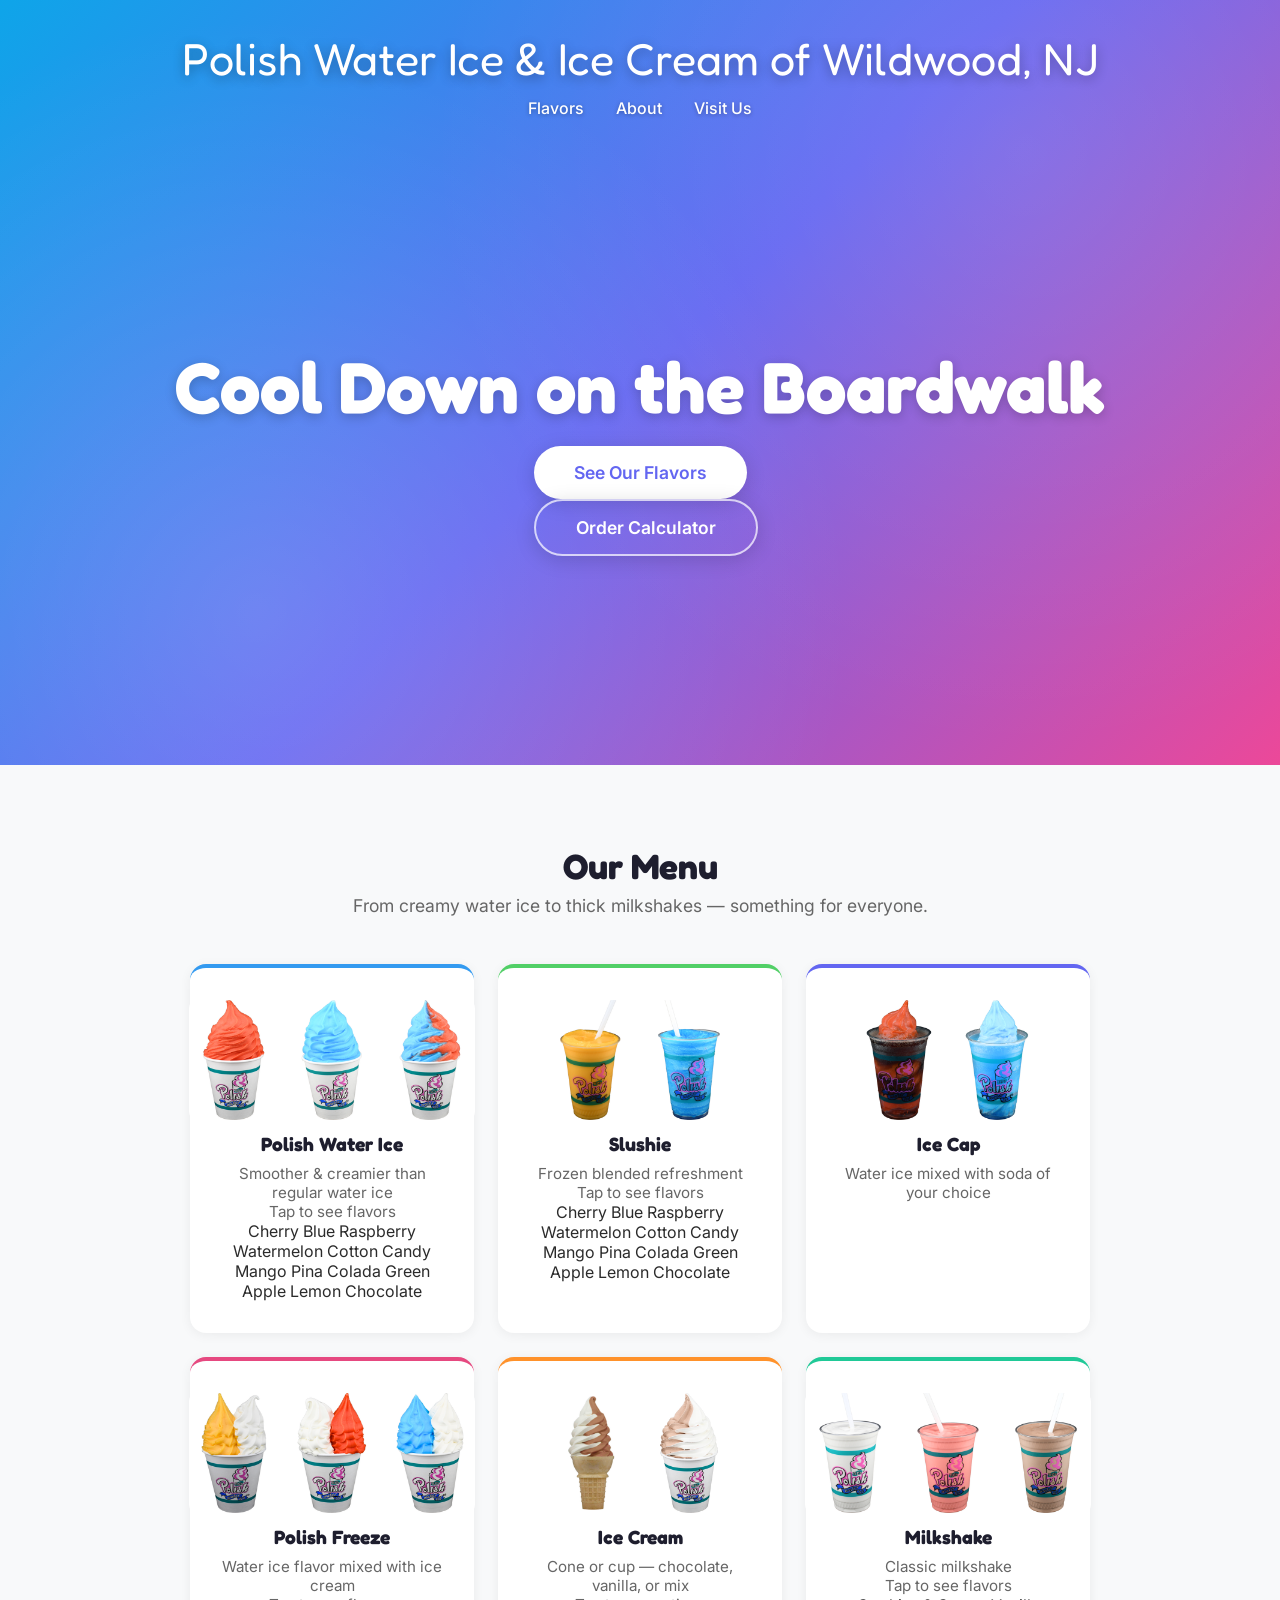
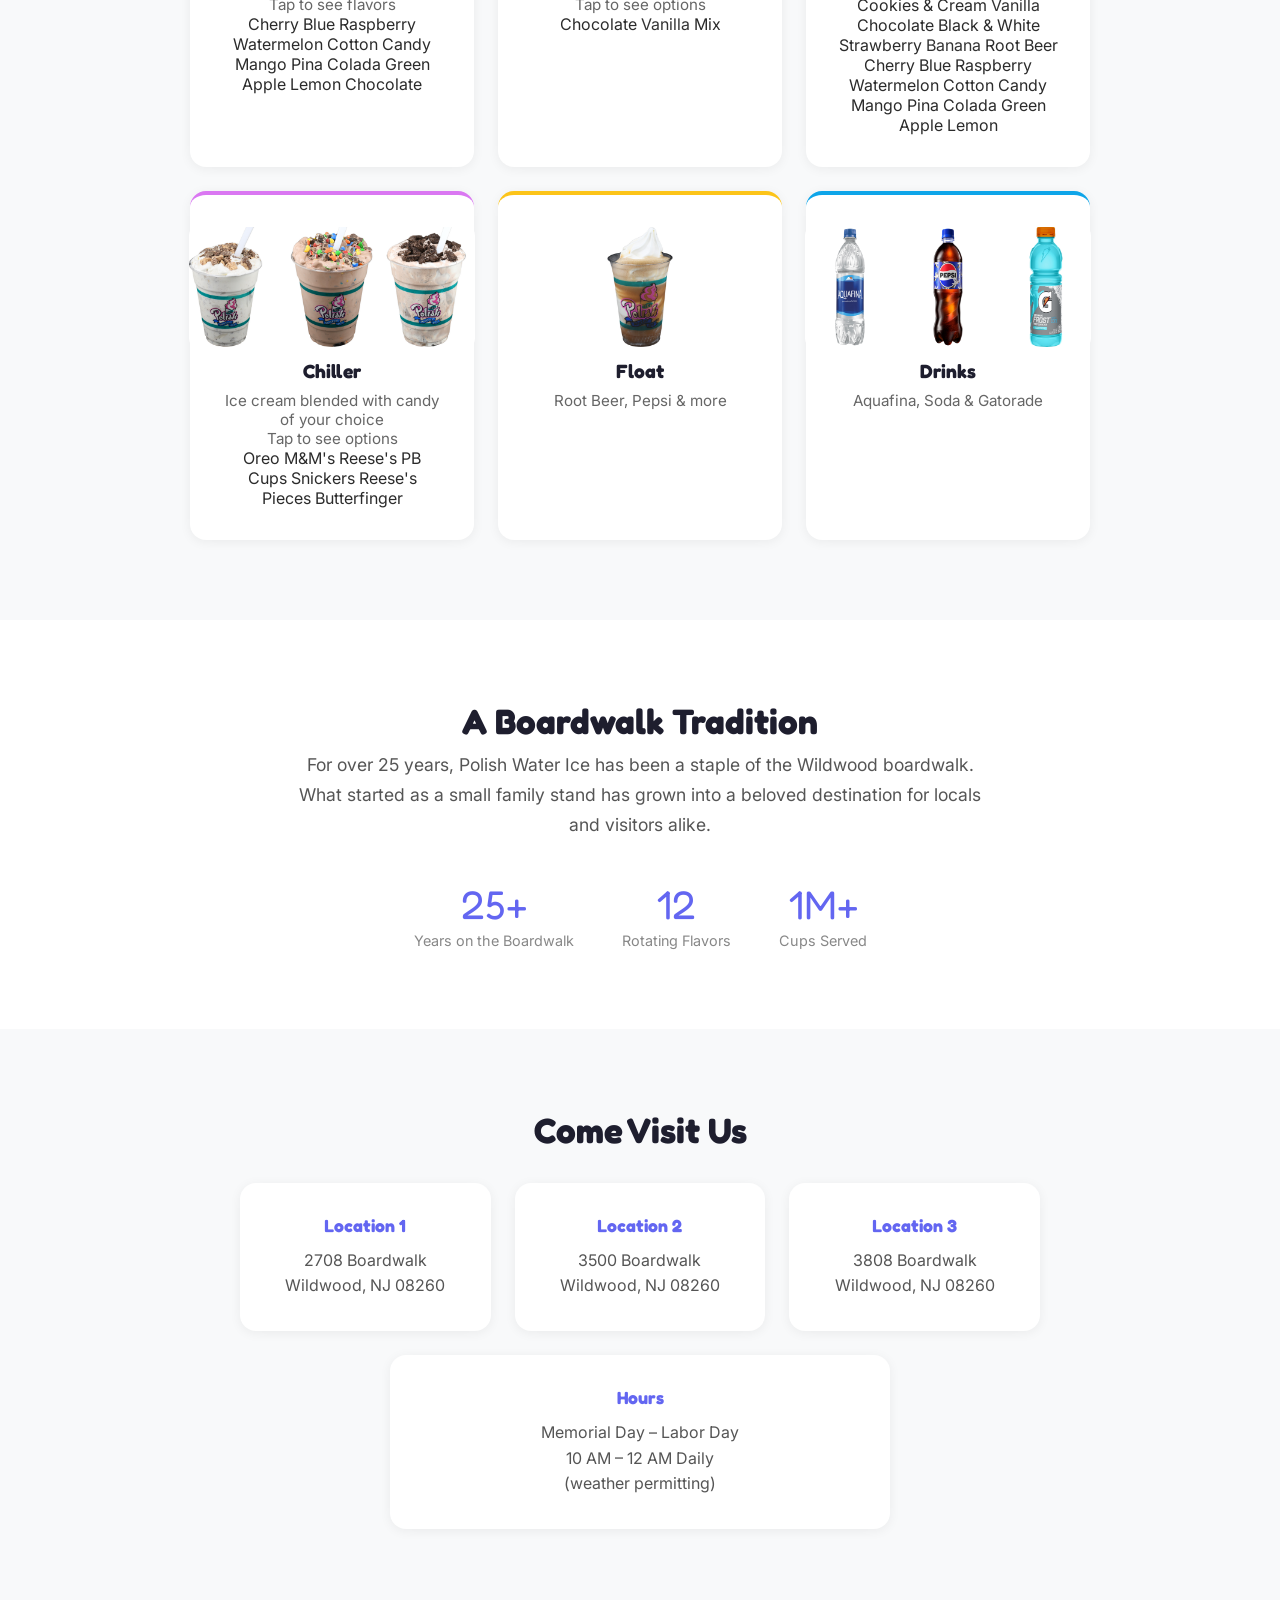
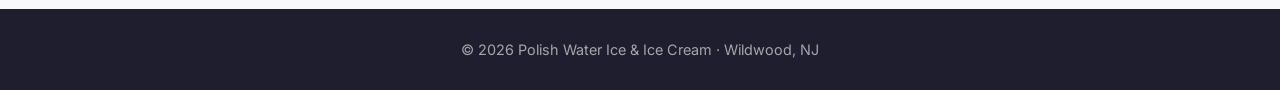
==== index.html @ 4dd1c557 "Add expandable flavor chips to Milkshake tile Cookies & Cream, Vanilla, Chocolate, Black & White, St" ====
<!DOCTYPE html>
<html lang="en">
<head>
  <meta charset="UTF-8">
  <meta name="viewport" content="width=device-width, initial-scale=1.0">
  <title>Polish Water Ice | Wildwood NJ Boardwalk</title>
  <link rel="preconnect" href="https://fonts.googleapis.com">
  <link href="https://fonts.googleapis.com/css2?family=Fredoka+One&family=Inter:wght@400;500;600&display=swap" rel="stylesheet">
  <link rel="stylesheet" href="style.css">
</head>
<body>

  <header class="hero">
    <div class="hero-overlay"></div>
    <nav>
      <div class="logo">Polish Water Ice &amp; Ice Cream of Wildwood, NJ</div>
      <ul>
        <li><a href="#flavors">Flavors</a></li>
        <li><a href="#about">About</a></li>
        <li><a href="#visit">Visit Us</a></li>
      </ul>
    </nav>

    <div class="hero-content">
      <h1>Cool Down on the Boardwalk</h1>
      <a href="#flavors" class="btn">See Our Flavors</a>
      <a href="order.html" class="btn btn-secondary">Order Calculator</a>
    </div>
  </header>

  <section id="flavors" class="flavors">
    <h2>Our Menu</h2>
    <p class="section-sub">From creamy water ice to thick milkshakes &mdash; something for everyone.</p>
    <div class="flavor-grid">
      <div class="flavor-card flavor-card--featured flavor-card--expandable" style="--accent: #339af0;" onclick="this.classList.toggle('expanded')">
        <div class="flavor-images">
          <img src="images/water-ice-orange.png" alt="Orange Polish Water Ice">
          <img src="images/water-ice-blue.png" alt="Blue Raspberry Polish Water Ice">
          <img src="images/water-ice-swirl.png" alt="Swirl Polish Water Ice">
        </div>
        <h3>Polish Water Ice</h3>
        <p>Smoother &amp; creamier than regular water ice</p>
        <p class="flavor-tap-hint">Tap to see flavors</p>
        <div class="flavor-list">
          <span class="flavor-chip" style="--chip-color: #dc2626;">Cherry</span>
          <span class="flavor-chip" style="--chip-color: #2563eb;">Blue Raspberry</span>
          <span class="flavor-chip" style="--chip-color: #f472b6;">Watermelon</span>
          <span class="flavor-chip" style="--chip-color: #7dd3fc;">Cotton Candy</span>
          <span class="flavor-chip" style="--chip-color: #f59e0b;">Mango</span>
          <span class="flavor-chip" style="--chip-color: #fbbf24;">Pina Colada</span>
          <span class="flavor-chip" style="--chip-color: #22c55e;">Green Apple</span>
          <span class="flavor-chip" style="--chip-color: #eab308;">Lemon</span>
          <span class="flavor-chip" style="--chip-color: #78350f;">Chocolate</span>
        </div>
      </div>
      <div class="flavor-card flavor-card--featured flavor-card--expandable" style="--accent: #51cf66;" onclick="this.classList.toggle('expanded')">
        <div class="flavor-images">
          <img src="images/slushie-mango.png" alt="Mango Slushie">
          <img src="images/slushie-blue.png" alt="Blue Raspberry Slushie">
        </div>
        <h3>Slushie</h3>
        <p>Frozen blended refreshment</p>
        <p class="flavor-tap-hint">Tap to see flavors</p>
        <div class="flavor-list">
          <span class="flavor-chip" style="--chip-color: #dc2626;">Cherry</span>
          <span class="flavor-chip" style="--chip-color: #2563eb;">Blue Raspberry</span>
          <span class="flavor-chip" style="--chip-color: #f472b6;">Watermelon</span>
          <span class="flavor-chip" style="--chip-color: #7dd3fc;">Cotton Candy</span>
          <span class="flavor-chip" style="--chip-color: #f59e0b;">Mango</span>
          <span class="flavor-chip" style="--chip-color: #fbbf24;">Pina Colada</span>
          <span class="flavor-chip" style="--chip-color: #22c55e;">Green Apple</span>
          <span class="flavor-chip" style="--chip-color: #eab308;">Lemon</span>
          <span class="flavor-chip" style="--chip-color: #78350f;">Chocolate</span>
        </div>
      </div>
      <div class="flavor-card flavor-card--featured" style="--accent: #6366f1;">
        <div class="flavor-images">
          <img src="images/ice-cap-orange.png" alt="Orange Ice Cap">
          <img src="images/ice-cap-blue.png" alt="Blue Ice Cap">
        </div>
        <h3>Ice Cap</h3>
        <p>Water ice mixed with soda of your choice</p>
      </div>
      <div class="flavor-card flavor-card--featured flavor-card--expandable" style="--accent: #e64980;" onclick="this.classList.toggle('expanded')">
        <div class="flavor-images">
          <img src="images/freeze-mango.png" alt="Mango Polish Freeze">
          <img src="images/freeze-orange.png" alt="Orange Polish Freeze">
          <img src="images/freeze-blue.png" alt="Blue Raspberry Polish Freeze">
        </div>
        <h3>Polish Freeze</h3>
        <p>Water ice flavor mixed with ice cream</p>
        <p class="flavor-tap-hint">Tap to see flavors</p>
        <div class="flavor-list">
          <span class="flavor-chip" style="--chip-color: #dc2626;">Cherry</span>
          <span class="flavor-chip" style="--chip-color: #2563eb;">Blue Raspberry</span>
          <span class="flavor-chip" style="--chip-color: #f472b6;">Watermelon</span>
          <span class="flavor-chip" style="--chip-color: #7dd3fc;">Cotton Candy</span>
          <span class="flavor-chip" style="--chip-color: #f59e0b;">Mango</span>
          <span class="flavor-chip" style="--chip-color: #fbbf24;">Pina Colada</span>
          <span class="flavor-chip" style="--chip-color: #22c55e;">Green Apple</span>
          <span class="flavor-chip" style="--chip-color: #eab308;">Lemon</span>
          <span class="flavor-chip" style="--chip-color: #78350f;">Chocolate</span>
        </div>
      </div>
      <div class="flavor-card flavor-card--featured flavor-card--expandable" style="--accent: #ff922b;" onclick="this.classList.toggle('expanded')">
        <div class="flavor-images">
          <img src="images/ice-cream-swirl.png" alt="Vanilla Chocolate Swirl Ice Cream Cone">
          <img src="images/ice-cream-cup.png" alt="Ice Cream Cup Swirl">
        </div>
        <h3>Ice Cream</h3>
        <p>Cone or cup &mdash; chocolate, vanilla, or mix</p>
        <p class="flavor-tap-hint">Tap to see options</p>
        <div class="flavor-list">
          <span class="flavor-chip" style="--chip-color: #5c3a1e;">Chocolate</span>
          <span class="flavor-chip" style="--chip-color: #f5e6c8; color: #333;">Vanilla</span>
          <span class="flavor-chip" style="--chip-color: #a0724a;">Mix</span>
        </div>
      </div>
      <div class="flavor-card flavor-card--featured flavor-card--expandable" style="--accent: #20c997;" onclick="this.classList.toggle('expanded')">
        <div class="flavor-images">
          <img src="images/milkshake-vanilla.png" alt="Vanilla Milkshake">
          <img src="images/milkshake-strawberry.png" alt="Strawberry Milkshake">
          <img src="images/milkshake-chocolate.png" alt="Chocolate Milkshake">
        </div>
        <h3>Milkshake</h3>
        <p>Classic milkshake</p>
        <p class="flavor-tap-hint">Tap to see flavors</p>
        <div class="flavor-list">
          <span class="flavor-chip" style="--chip-color: #6b7280;">Cookies &amp; Cream</span>
          <span class="flavor-chip" style="--chip-color: #f5e6c8; color: #333;">Vanilla</span>
          <span class="flavor-chip" style="--chip-color: #5c3a1e;">Chocolate</span>
          <span class="flavor-chip" style="--chip-color: #4b5563;">Black &amp; White</span>
          <span class="flavor-chip" style="--chip-color: #f472b6;">Strawberry</span>
          <span class="flavor-chip" style="--chip-color: #facc15; color: #333;">Banana</span>
          <span class="flavor-chip" style="--chip-color: #78350f;">Root Beer</span>
          <span class="flavor-chip" style="--chip-color: #dc2626;">Cherry</span>
          <span class="flavor-chip" style="--chip-color: #2563eb;">Blue Raspberry</span>
          <span class="flavor-chip" style="--chip-color: #f472b6;">Watermelon</span>
          <span class="flavor-chip" style="--chip-color: #7dd3fc;">Cotton Candy</span>
          <span class="flavor-chip" style="--chip-color: #f59e0b;">Mango</span>
          <span class="flavor-chip" style="--chip-color: #fbbf24;">Pina Colada</span>
          <span class="flavor-chip" style="--chip-color: #22c55e;">Green Apple</span>
          <span class="flavor-chip" style="--chip-color: #eab308;">Lemon</span>
        </div>
      </div>
      <div class="flavor-card flavor-card--featured flavor-card--expandable" style="--accent: #da77f2;" onclick="this.classList.toggle('expanded')">
        <div class="flavor-images">
          <img src="images/chiller-cookie.png" alt="Cookie Chiller">
          <img src="images/chiller-mm.png" alt="M&M's Chiller">
          <img src="images/chiller-oreo.png" alt="Oreo Chiller">
        </div>
        <h3>Chiller</h3>
        <p>Ice cream blended with candy of your choice</p>
        <p class="flavor-tap-hint">Tap to see options</p>
        <div class="flavor-list">
          <span class="flavor-chip" style="--chip-color: #1e1e2e;">Oreo</span>
          <span class="flavor-chip" style="--chip-color: #b91c1c;">M&amp;M's</span>
          <span class="flavor-chip" style="--chip-color: #ea580c;">Reese's PB Cups</span>
          <span class="flavor-chip" style="--chip-color: #4a3728;">Snickers</span>
          <span class="flavor-chip" style="--chip-color: #f59e0b;">Reese's Pieces</span>
          <span class="flavor-chip" style="--chip-color: #eab308;">Butterfinger</span>
        </div>
      </div>
      <div class="flavor-card flavor-card--featured" style="--accent: #fcc419;">
        <div class="flavor-images">
          <img src="images/float-rootbeer.png" alt="Root Beer Float">
        </div>
        <h3>Float</h3>
        <p>Root Beer, Pepsi &amp; more</p>
      </div>
      <div class="flavor-card flavor-card--featured" style="--accent: #0ea5e9;">
        <div class="flavor-images">
          <img src="images/aquafina.png" alt="Aquafina 20oz Water Bottle">
          <img src="images/pepsi.png" alt="Soda 20oz Bottle">
          <img src="images/gatorade.png" alt="Gatorade 20oz Bottle">
        </div>
        <h3>Drinks</h3>
        <p>Aquafina, Soda &amp; Gatorade</p>
      </div>
    </div>
  </section>

  <section id="about" class="about">
    <div class="about-content">
      <h2>A Boardwalk Tradition</h2>
      <p>For over 25 years, Polish Water Ice has been a staple of the Wildwood boardwalk. What started as a small family stand has grown into a beloved destination for locals and visitors alike.</p>
      <div class="stats">
        <div class="stat">
          <span class="stat-number">25+</span>
          <span class="stat-label">Years on the Boardwalk</span>
        </div>
        <div class="stat">
          <span class="stat-number">12</span>
          <span class="stat-label">Rotating Flavors</span>
        </div>
        <div class="stat">
          <span class="stat-number">1M+</span>
          <span class="stat-label">Cups Served</span>
        </div>
      </div>
    </div>
  </section>

  <section id="visit" class="visit">
    <h2>Come Visit Us</h2>
    <div class="visit-grid">
      <div class="visit-card">
        <h3>Location 1</h3>
        <p>2708 Boardwalk<br>Wildwood, NJ 08260</p>
      </div>
      <div class="visit-card">
        <h3>Location 2</h3>
        <p>3500 Boardwalk<br>Wildwood, NJ 08260</p>
      </div>
      <div class="visit-card">
        <h3>Location 3</h3>
        <p>3808 Boardwalk<br>Wildwood, NJ 08260</p>
      </div>
    </div>
    <div class="visit-grid" style="margin-top: 1.5rem; max-width: 500px;">
      <div class="visit-card">
        <h3>Hours</h3>
        <p>Memorial Day &ndash; Labor Day<br>10 AM &ndash; 12 AM Daily<br>(weather permitting)</p>
      </div>
    </div>
  </section>

  <footer>
    <p>&copy; 2026 Polish Water Ice &amp; Ice Cream &middot; Wildwood, NJ</p>
  </footer>

</body>
</html>
---- style.css ----
* {
  margin: 0;
  padding: 0;
  box-sizing: border-box;
}

body {
  font-family: 'Inter', sans-serif;
  color: #2b2b2b;
  background: #fff;
}

h1, h2, h3, .logo {
  font-family: 'Fredoka One', cursive;
}

/* Nav */
nav {
  display: flex;
  flex-direction: column;
  align-items: center;
  padding: 2rem 2rem 1rem;
  position: relative;
  z-index: 2;
  gap: 0.75rem;
}

.logo {
  font-size: clamp(1.8rem, 4vw, 2.8rem);
  color: #fff;
  text-shadow: 0 3px 12px rgba(0,0,0,0.3);
  text-align: center;
  line-height: 1.2;
}

nav ul {
  list-style: none;
  display: flex;
  gap: 2rem;
}

nav a {
  color: #fff;
  text-decoration: none;
  font-weight: 500;
  text-shadow: 0 1px 4px rgba(0,0,0,0.3);
  transition: opacity 0.2s;
}

nav a:hover {
  opacity: 0.8;
}

/* Hero */
.hero {
  position: relative;
  min-height: 85vh;
  display: flex;
  flex-direction: column;
  background: linear-gradient(135deg, #0ea5e9, #6366f1, #ec4899);
  overflow: hidden;
}

.hero-overlay {
  position: absolute;
  inset: 0;
  background:
    radial-gradient(circle at 20% 80%, rgba(255,255,255,0.15) 0%, transparent 50%),
    radial-gradient(circle at 80% 20%, rgba(255,255,255,0.1) 0%, transparent 50%);
}

.hero-content {
  flex: 1;
  display: flex;
  flex-direction: column;
  justify-content: center;
  align-items: center;
  text-align: center;
  padding: 2rem;
  position: relative;
  z-index: 2;
}

.hero h1 {
  font-size: clamp(2.5rem, 6vw, 4.5rem);
  color: #fff;
  text-shadow: 0 3px 12px rgba(0,0,0,0.2);
  margin-bottom: 1rem;
}

.hero p {
  font-size: 1.25rem;
  color: rgba(255,255,255,0.9);
  max-width: 500px;
  margin-bottom: 2rem;
}

.btn {
  display: inline-block;
  padding: 1rem 2.5rem;
  background: #fff;
  color: #6366f1;
  font-weight: 600;
  font-size: 1.1rem;
  border-radius: 50px;
  text-decoration: none;
  box-shadow: 0 4px 20px rgba(0,0,0,0.15);
  transition: transform 0.2s, box-shadow 0.2s;
}

.btn:hover {
  transform: translateY(-2px);
  box-shadow: 0 6px 25px rgba(0,0,0,0.2);
}

.btn-secondary {
  background: transparent;
  color: #fff;
  border: 2px solid rgba(255,255,255,0.7);
  margin-left: 0.75rem;
}

.btn-secondary:hover {
  background: rgba(255,255,255,0.15);
}

/* Sections */
section {
  padding: 5rem 2rem;
}

section h2 {
  text-align: center;
  font-size: 2.2rem;
  margin-bottom: 0.5rem;
  color: #1e1e2e;
}

.section-sub {
  text-align: center;
  color: #666;
  margin-bottom: 3rem;
  font-size: 1.1rem;
}

/* Flavors */
.flavors {
  background: #f8f9fa;
}

.flavor-grid {
  display: grid;
  grid-template-columns: repeat(auto-fit, minmax(250px, 1fr));
  gap: 1.5rem;
  max-width: 900px;
  margin: 0 auto;
}

.flavor-card {
  background: #fff;
  border-radius: 16px;
  padding: 2rem;
  text-align: center;
  box-shadow: 0 2px 12px rgba(0,0,0,0.06);
  border-top: 4px solid var(--accent, #6366f1);
  transition: transform 0.2s, box-shadow 0.2s;
}

.flavor-card:hover {
  transform: translateY(-4px);
  box-shadow: 0 8px 24px rgba(0,0,0,0.1);
}

.flavor-icon {
  font-size: 3rem;
  margin-bottom: 0.75rem;
}

/* Featured card with images */
.flavor-images {
  display: flex;
  justify-content: center;
  align-items: flex-end;
  gap: 0.5rem;
  margin-bottom: 0.75rem;
}

.flavor-images img {
  height: 120px;
  width: auto;
  object-fit: contain;
  border-radius: 8px;
  transition: transform 0.2s;
}

.flavor-images img:hover {
  transform: scale(1.1);
}

.flavor-card h3 {
  font-size: 1.2rem;
  margin-bottom: 0.5rem;
  color: #1e1e2e;
}

.flavor-card p {
  color: #666;
  font-size: 0.95rem;
}

/* About */
.about {
  background: #fff;
}

.about-content {
  max-width: 700px;
  margin: 0 auto;
  text-align: center;
}

.about-content p {
  color: #555;
  font-size: 1.1rem;
  line-height: 1.7;
  margin-bottom: 1rem;
}

.stats {
  display: flex;
  justify-content: center;
  gap: 3rem;
  margin-top: 2.5rem;
  flex-wrap: wrap;
}

.stat {
  display: flex;
  flex-direction: column;
}

.stat-number {
  font-family: 'Fredoka One', cursive;
  font-size: 2.5rem;
  color: #6366f1;
}

.stat-label {
  color: #888;
  font-size: 0.9rem;
  margin-top: 0.25rem;
}

/* Visit */
.visit {
  background: #f8f9fa;
}

.visit-grid {
  display: grid;
  grid-template-columns: repeat(auto-fit, minmax(220px, 1fr));
  gap: 1.5rem;
  max-width: 800px;
  margin: 2rem auto 0;
}

.visit-card {
  background: #fff;
  border-radius: 16px;
  padding: 2rem;
  text-align: center;
  box-shadow: 0 2px 12px rgba(0,0,0,0.06);
}

.visit-card h3 {
  color: #6366f1;
  margin-bottom: 0.75rem;
  font-size: 1.1rem;
}

.visit-card p {
  color: #555;
  line-height: 1.6;
}

/* Footer */
footer {
  text-align: center;
  padding: 2rem;
  background: #1e1e2e;
  color: rgba(255,255,255,0.6);
  font-size: 0.9rem;
}

/* Mobile */
@media (max-width: 600px) {
  nav {
    padding: 1rem 1.5rem;
  }

  nav ul {
    gap: 1rem;
  }

  nav a {
    font-size: 0.9rem;
  }

  .stats {
    gap: 2rem;
  }
}
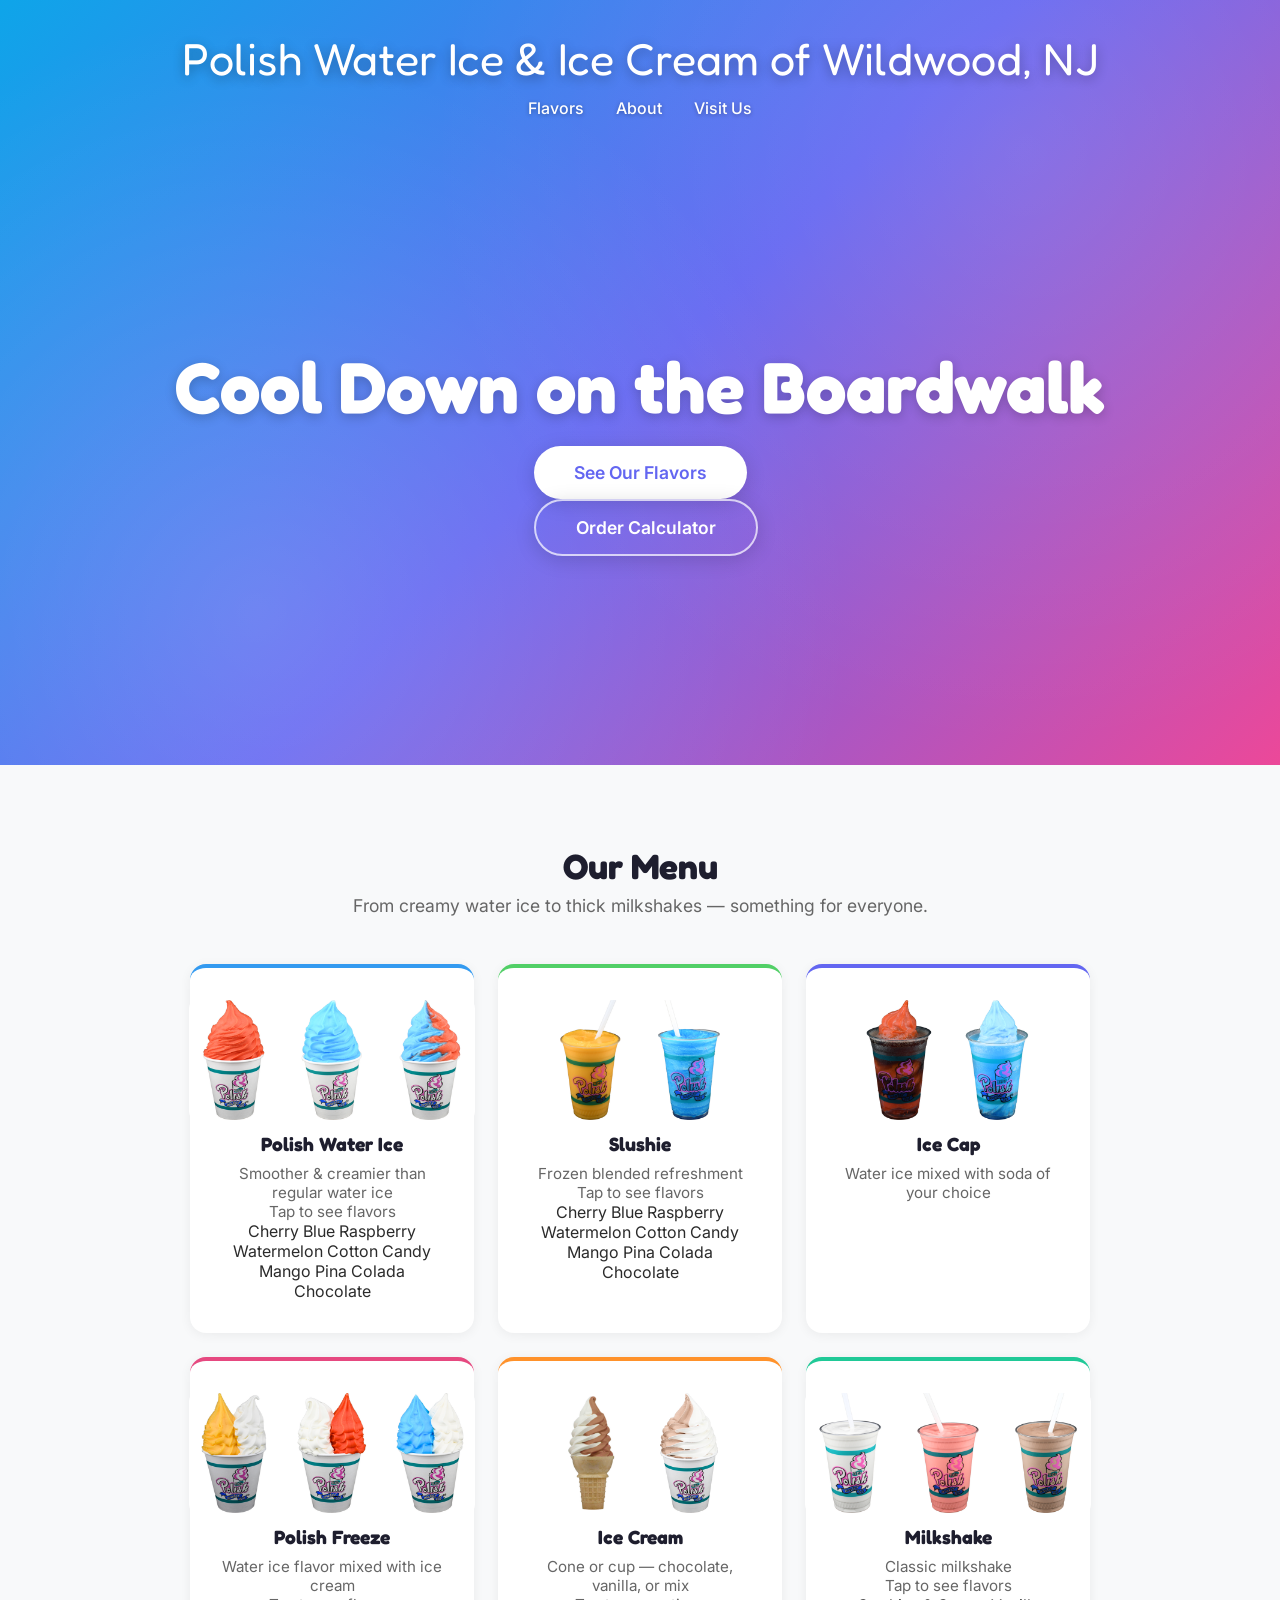
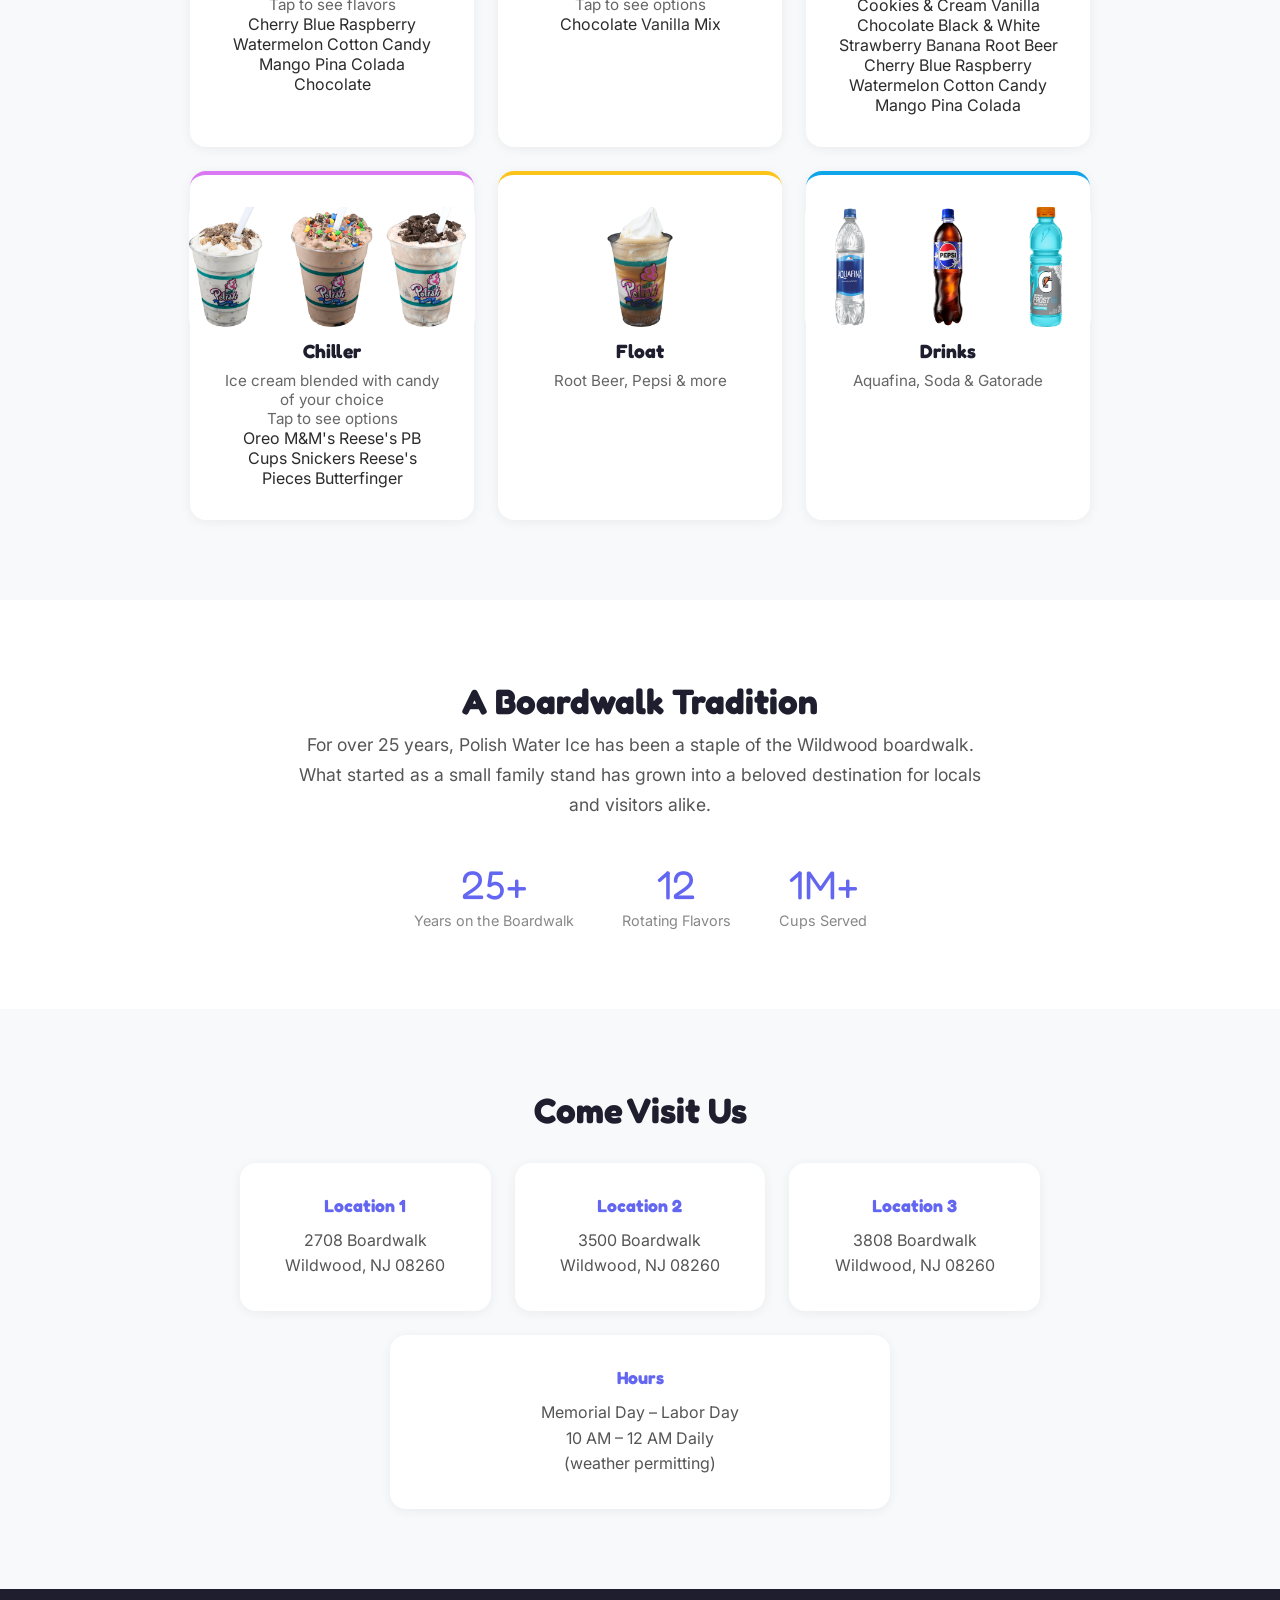
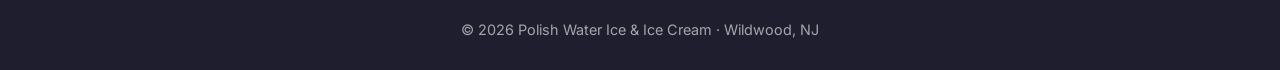
==== commit 9e927ad8: "Remove Green Apple and Lemon flavors from all tiles Co-Authored-By: Claude Opus 4.6 <noreply@anthrop" ====
--- a/index.html
+++ b/index.html
@@ -48,8 +48,7 @@
           <span class="flavor-chip" style="--chip-color: #7dd3fc;">Cotton Candy</span>
           <span class="flavor-chip" style="--chip-color: #f59e0b;">Mango</span>
           <span class="flavor-chip" style="--chip-color: #fbbf24;">Pina Colada</span>
-          <span class="flavor-chip" style="--chip-color: #22c55e;">Green Apple</span>
-          <span class="flavor-chip" style="--chip-color: #eab308;">Lemon</span>
+
           <span class="flavor-chip" style="--chip-color: #78350f;">Chocolate</span>
         </div>
       </div>
@@ -68,8 +67,7 @@
           <span class="flavor-chip" style="--chip-color: #7dd3fc;">Cotton Candy</span>
           <span class="flavor-chip" style="--chip-color: #f59e0b;">Mango</span>
           <span class="flavor-chip" style="--chip-color: #fbbf24;">Pina Colada</span>
-          <span class="flavor-chip" style="--chip-color: #22c55e;">Green Apple</span>
-          <span class="flavor-chip" style="--chip-color: #eab308;">Lemon</span>
+
           <span class="flavor-chip" style="--chip-color: #78350f;">Chocolate</span>
         </div>
       </div>
@@ -97,8 +95,7 @@
           <span class="flavor-chip" style="--chip-color: #7dd3fc;">Cotton Candy</span>
           <span class="flavor-chip" style="--chip-color: #f59e0b;">Mango</span>
           <span class="flavor-chip" style="--chip-color: #fbbf24;">Pina Colada</span>
-          <span class="flavor-chip" style="--chip-color: #22c55e;">Green Apple</span>
-          <span class="flavor-chip" style="--chip-color: #eab308;">Lemon</span>
+
           <span class="flavor-chip" style="--chip-color: #78350f;">Chocolate</span>
         </div>
       </div>
@@ -139,8 +136,7 @@
           <span class="flavor-chip" style="--chip-color: #7dd3fc;">Cotton Candy</span>
           <span class="flavor-chip" style="--chip-color: #f59e0b;">Mango</span>
           <span class="flavor-chip" style="--chip-color: #fbbf24;">Pina Colada</span>
-          <span class="flavor-chip" style="--chip-color: #22c55e;">Green Apple</span>
-          <span class="flavor-chip" style="--chip-color: #eab308;">Lemon</span>
+
         </div>
       </div>
       <div class="flavor-card flavor-card--featured flavor-card--expandable" style="--accent: #da77f2;" onclick="this.classList.toggle('expanded')">
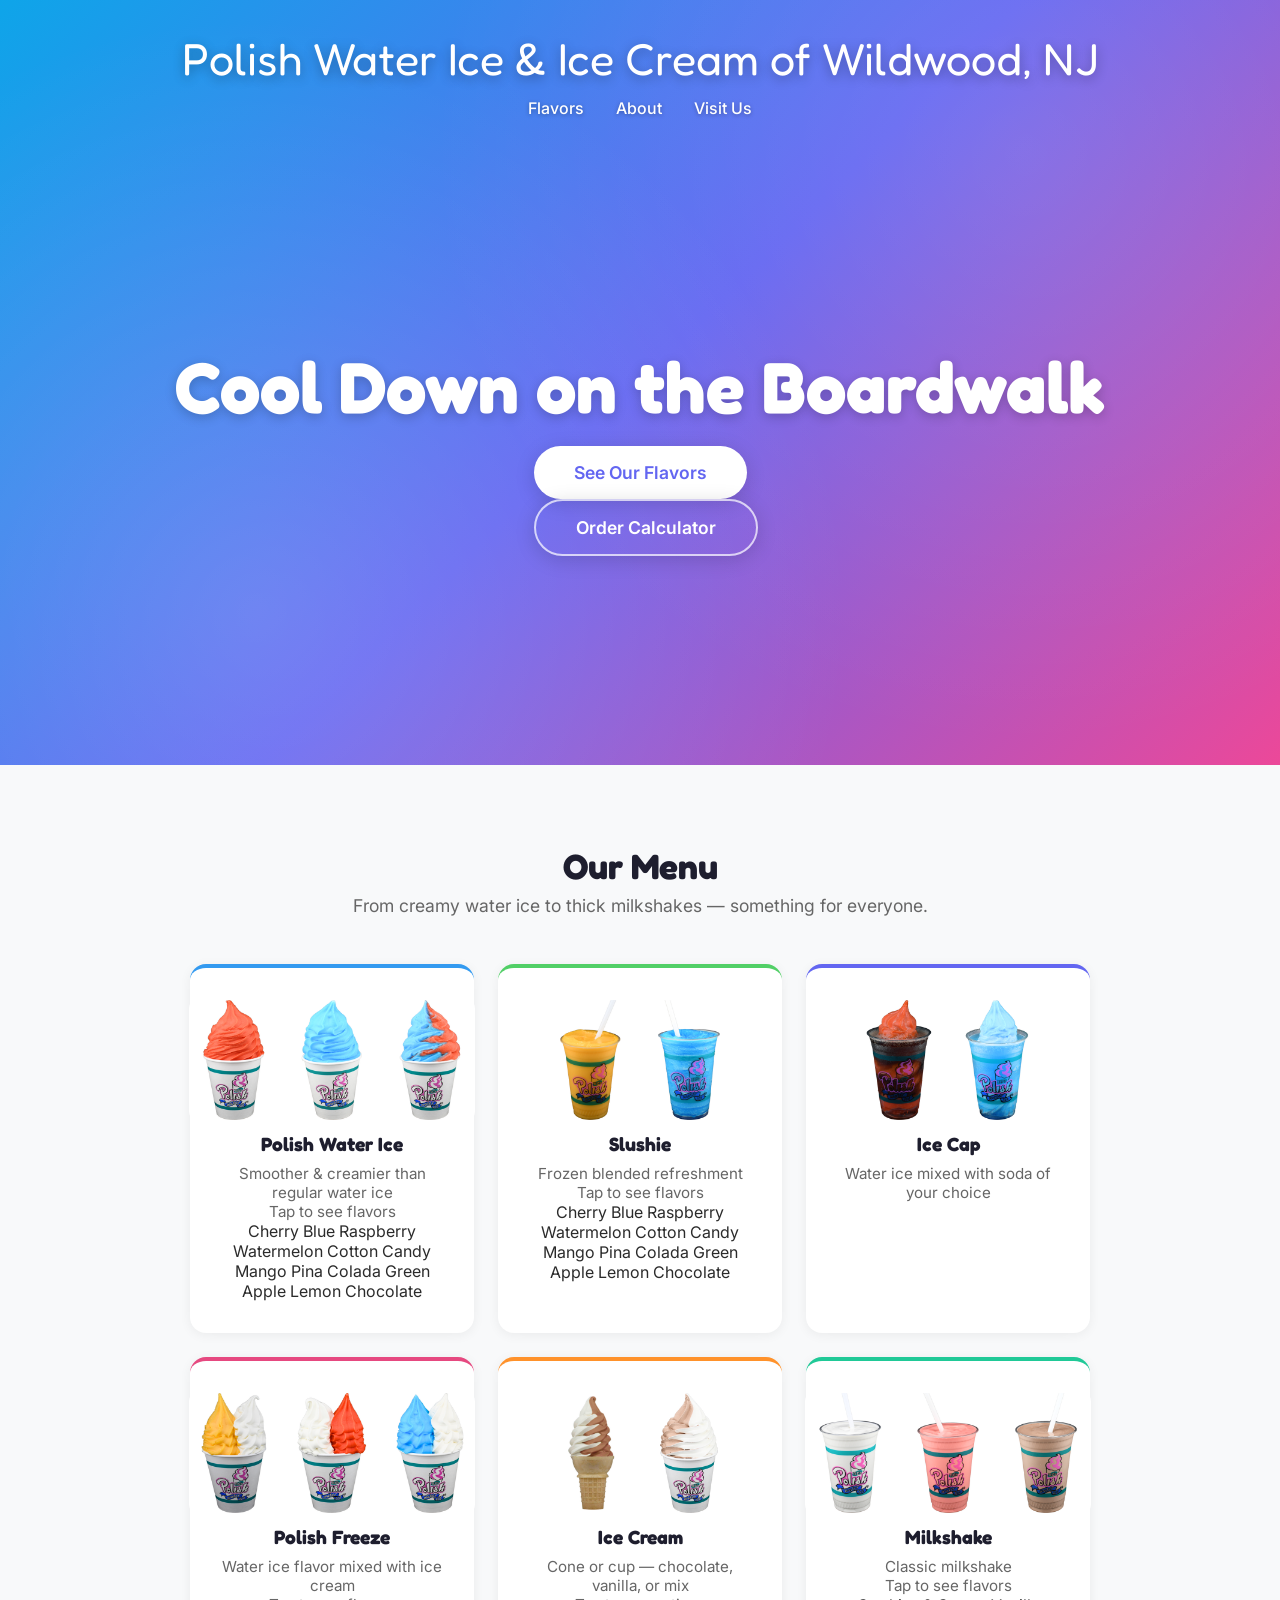
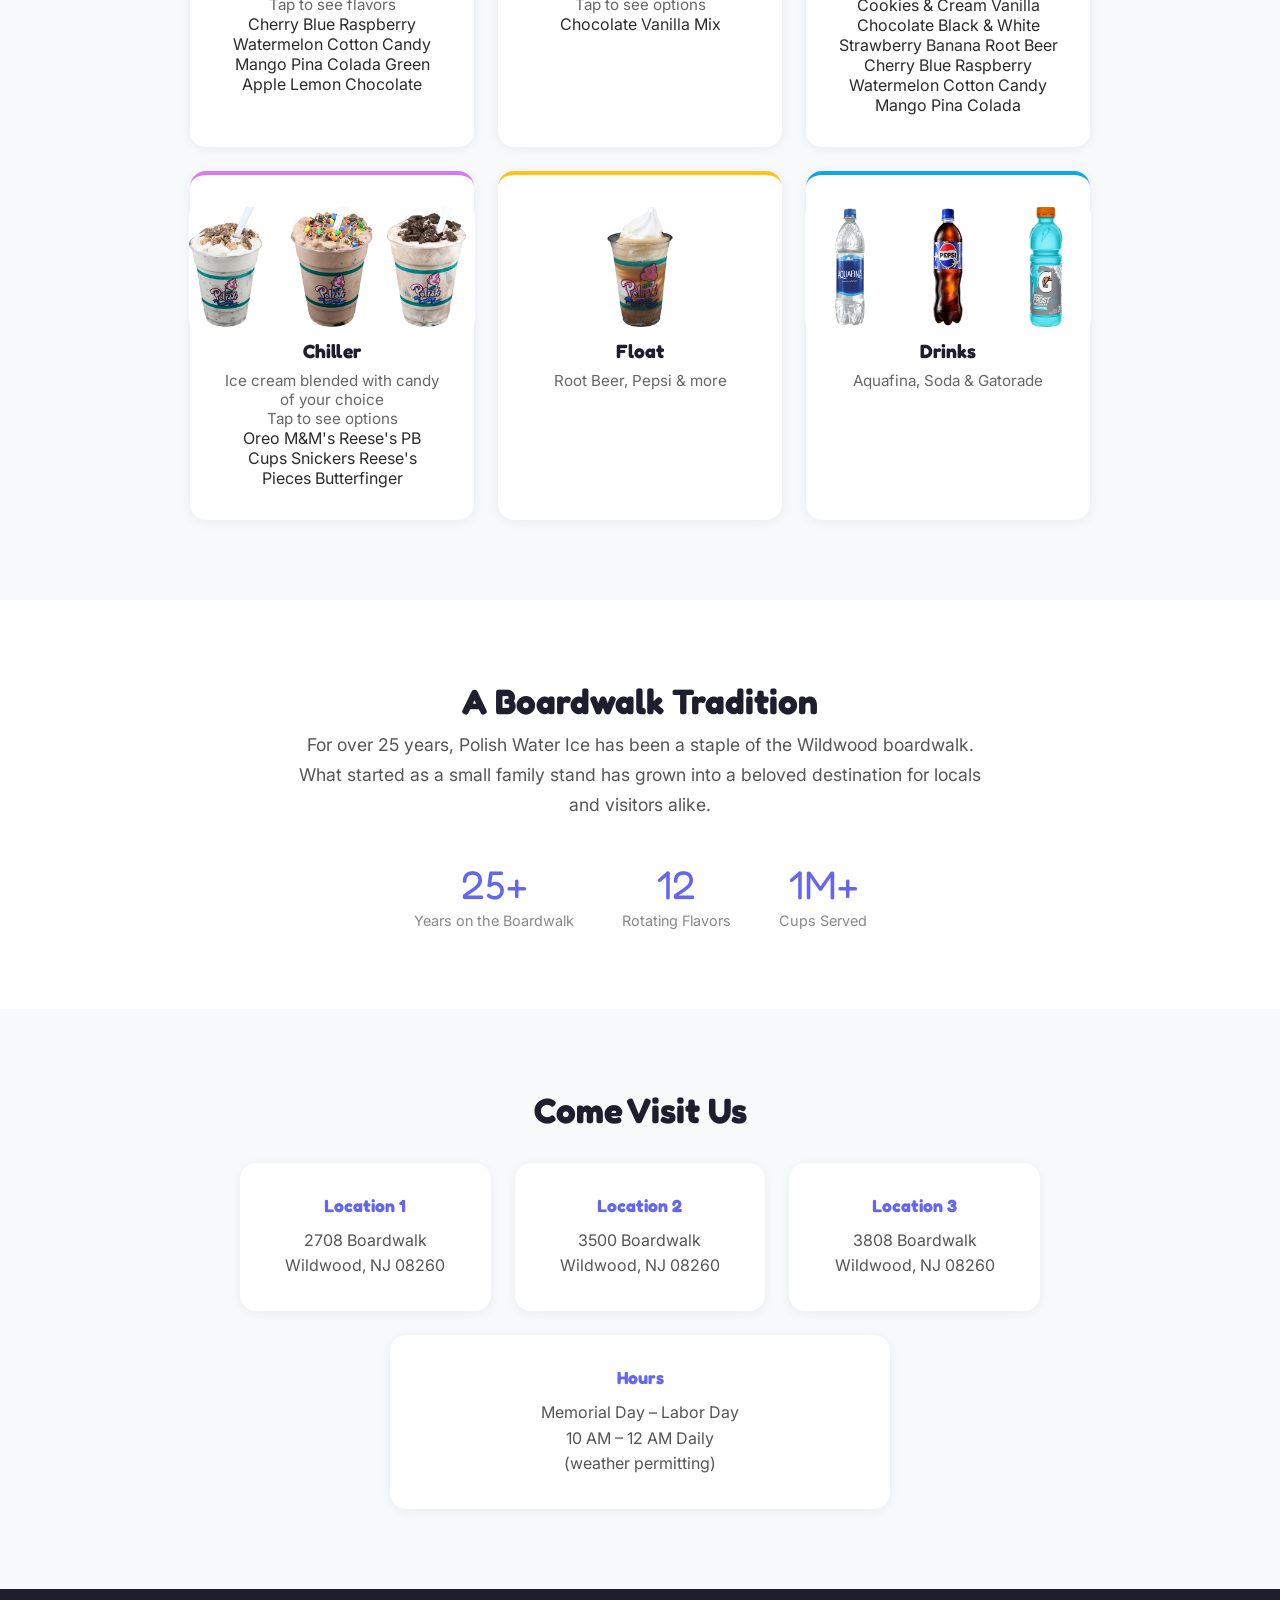
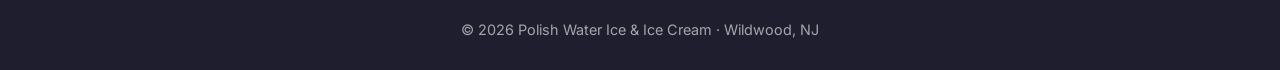
==== commit c716fa05: "Restore Green Apple and Lemon to water ice tiles, keep removed from Milkshake Co-Authored-By: Claude" ====
--- a/index.html
+++ b/index.html
@@ -48,7 +48,8 @@
           <span class="flavor-chip" style="--chip-color: #7dd3fc;">Cotton Candy</span>
           <span class="flavor-chip" style="--chip-color: #f59e0b;">Mango</span>
           <span class="flavor-chip" style="--chip-color: #fbbf24;">Pina Colada</span>
-
+          <span class="flavor-chip" style="--chip-color: #22c55e;">Green Apple</span>
+          <span class="flavor-chip" style="--chip-color: #eab308;">Lemon</span>
           <span class="flavor-chip" style="--chip-color: #78350f;">Chocolate</span>
         </div>
       </div>
@@ -67,7 +68,8 @@
           <span class="flavor-chip" style="--chip-color: #7dd3fc;">Cotton Candy</span>
           <span class="flavor-chip" style="--chip-color: #f59e0b;">Mango</span>
           <span class="flavor-chip" style="--chip-color: #fbbf24;">Pina Colada</span>
-
+          <span class="flavor-chip" style="--chip-color: #22c55e;">Green Apple</span>
+          <span class="flavor-chip" style="--chip-color: #eab308;">Lemon</span>
           <span class="flavor-chip" style="--chip-color: #78350f;">Chocolate</span>
         </div>
       </div>
@@ -95,7 +97,8 @@
           <span class="flavor-chip" style="--chip-color: #7dd3fc;">Cotton Candy</span>
           <span class="flavor-chip" style="--chip-color: #f59e0b;">Mango</span>
           <span class="flavor-chip" style="--chip-color: #fbbf24;">Pina Colada</span>
-
+          <span class="flavor-chip" style="--chip-color: #22c55e;">Green Apple</span>
+          <span class="flavor-chip" style="--chip-color: #eab308;">Lemon</span>
           <span class="flavor-chip" style="--chip-color: #78350f;">Chocolate</span>
         </div>
       </div>
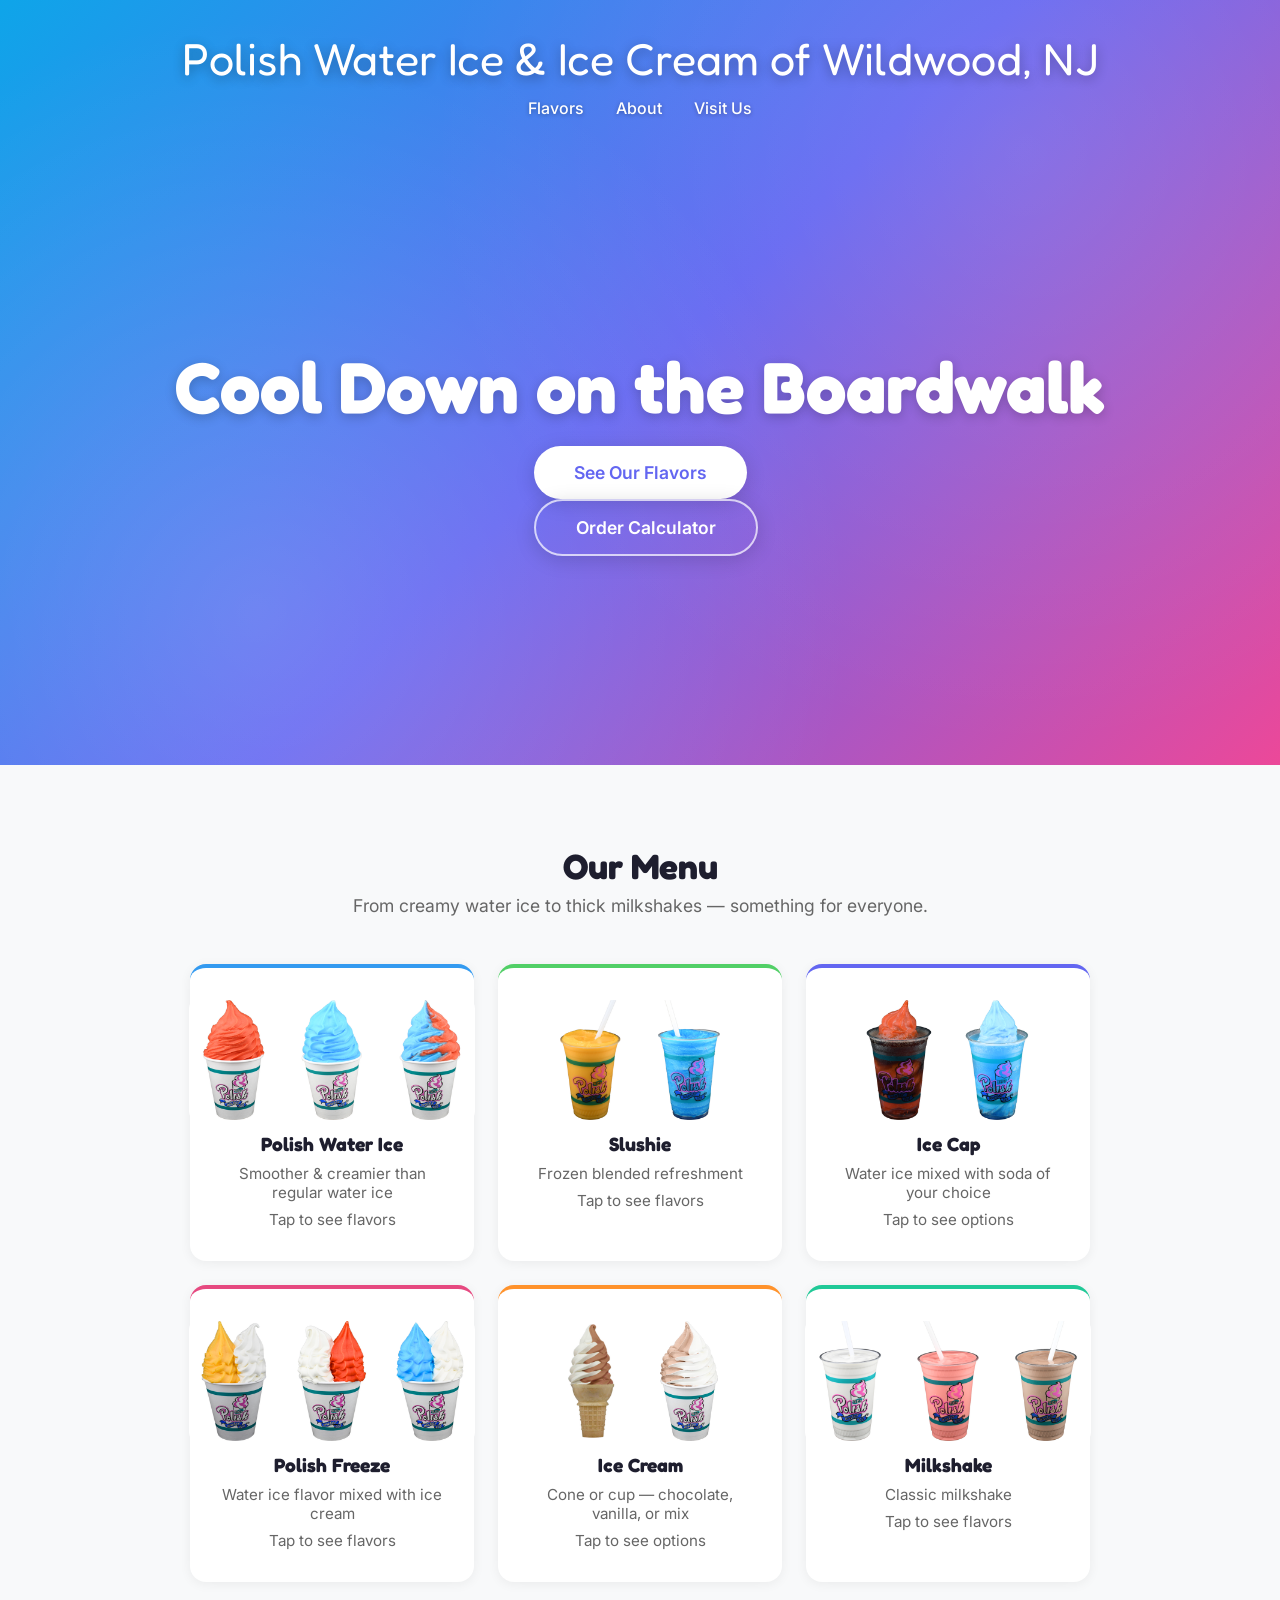
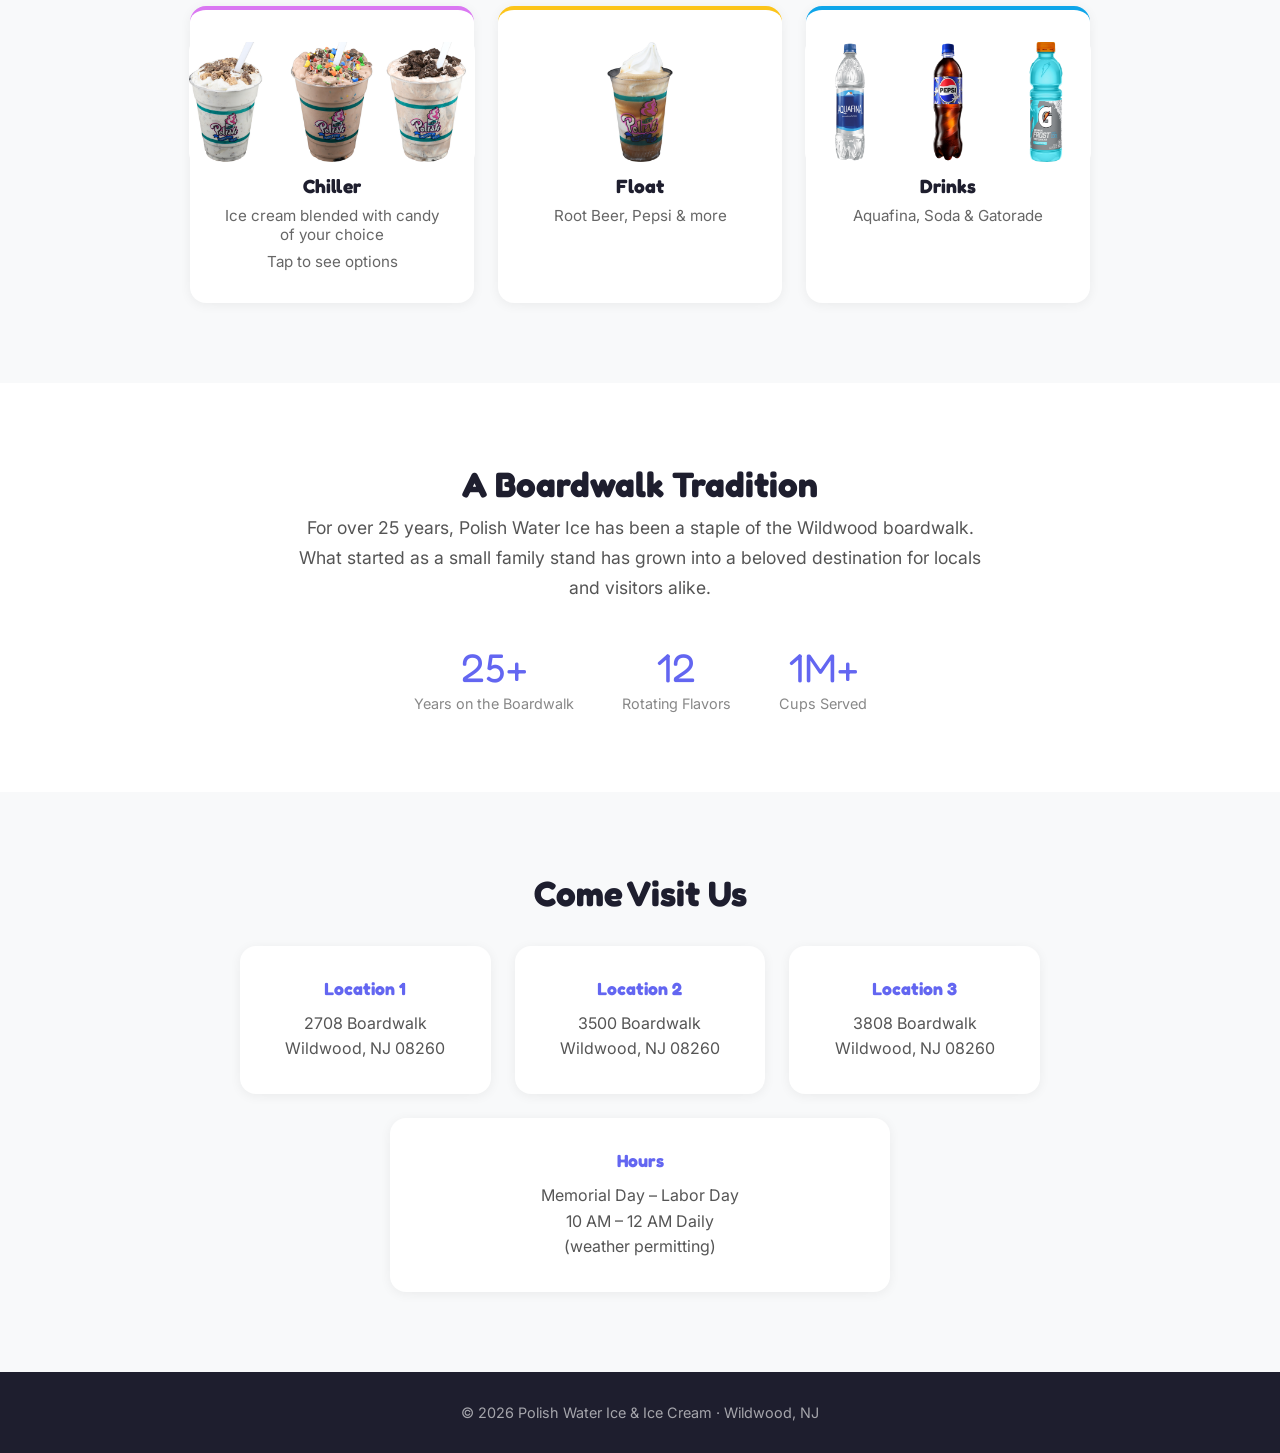
==== commit 8bab2c47: "Add expandable flavors and soda options to Ice Cap tile Water ice flavors plus soda options: Pepsi, " ====
--- a/index.html
+++ b/index.html
@@ -73,13 +73,36 @@
           <span class="flavor-chip" style="--chip-color: #78350f;">Chocolate</span>
         </div>
       </div>
-      <div class="flavor-card flavor-card--featured" style="--accent: #6366f1;">
+      <div class="flavor-card flavor-card--featured flavor-card--expandable" style="--accent: #6366f1;" onclick="this.classList.toggle('expanded')">
         <div class="flavor-images">
           <img src="images/ice-cap-orange.png" alt="Orange Ice Cap">
           <img src="images/ice-cap-blue.png" alt="Blue Ice Cap">
         </div>
         <h3>Ice Cap</h3>
         <p>Water ice mixed with soda of your choice</p>
+        <p class="flavor-tap-hint">Tap to see options</p>
+        <div class="flavor-list">
+          <span class="flavor-chip" style="--chip-color: #dc2626;">Cherry</span>
+          <span class="flavor-chip" style="--chip-color: #2563eb;">Blue Raspberry</span>
+          <span class="flavor-chip" style="--chip-color: #f472b6;">Watermelon</span>
+          <span class="flavor-chip" style="--chip-color: #7dd3fc;">Cotton Candy</span>
+          <span class="flavor-chip" style="--chip-color: #f59e0b;">Mango</span>
+          <span class="flavor-chip" style="--chip-color: #fbbf24;">Pina Colada</span>
+          <span class="flavor-chip" style="--chip-color: #22c55e;">Green Apple</span>
+          <span class="flavor-chip" style="--chip-color: #eab308;">Lemon</span>
+          <span class="flavor-chip" style="--chip-color: #78350f;">Chocolate</span>
+        </div>
+        <div class="flavor-list-label">Soda Options</div>
+        <div class="flavor-list flavor-list--always">
+          <span class="flavor-chip" style="--chip-color: #1d4ed8;">Pepsi</span>
+          <span class="flavor-chip" style="--chip-color: #6b7280;">Diet Pepsi</span>
+          <span class="flavor-chip" style="--chip-color: #22c55e;">Starry</span>
+          <span class="flavor-chip" style="--chip-color: #16a34a;">Mountain Dew</span>
+          <span class="flavor-chip" style="--chip-color: #a3a3a3; color: #333;">Ginger Ale</span>
+          <span class="flavor-chip" style="--chip-color: #ea580c;">Orange Crush</span>
+          <span class="flavor-chip" style="--chip-color: #78350f;">Root Beer</span>
+          <span class="flavor-chip" style="--chip-color: #f97316;">Gatorade</span>
+        </div>
       </div>
       <div class="flavor-card flavor-card--featured flavor-card--expandable" style="--accent: #e64980;" onclick="this.classList.toggle('expanded')">
         <div class="flavor-images">
--- a/style.css
+++ b/style.css
@@ -208,6 +208,88 @@
   font-size: 0.95rem;
 }
 
+/* Expandable flavor card */
+.flavor-card--expandable {
+  cursor: pointer;
+}
+
+.flavor-tap-hint {
+  font-size: 0.8rem;
+  color: #999;
+  margin-top: 0.5rem;
+  transition: opacity 0.3s;
+}
+
+.flavor-card--expandable.expanded .flavor-tap-hint {
+  opacity: 0;
+  height: 0;
+  margin: 0;
+  overflow: hidden;
+}
+
+.flavor-list {
+  display: flex;
+  flex-wrap: wrap;
+  justify-content: center;
+  gap: 0.5rem;
+  max-height: 0;
+  overflow: hidden;
+  opacity: 0;
+  transition: max-height 0.4s ease, opacity 0.3s ease, margin-top 0.3s ease;
+  margin-top: 0;
+}
+
+.flavor-card--expandable.expanded .flavor-list {
+  max-height: 300px;
+  opacity: 1;
+  margin-top: 1rem;
+}
+
+.flavor-chip {
+  display: inline-block;
+  padding: 0.4rem 0.9rem;
+  border-radius: 20px;
+  font-size: 0.85rem;
+  font-weight: 600;
+  color: #fff;
+  background: var(--chip-color, #6366f1);
+}
+
+.flavor-list-label {
+  font-family: 'Fredoka One', cursive;
+  font-size: 0.85rem;
+  color: #888;
+  max-height: 0;
+  overflow: hidden;
+  opacity: 0;
+  transition: max-height 0.4s ease, opacity 0.3s ease, margin-top 0.3s ease;
+  margin-top: 0;
+}
+
+.flavor-card--expandable.expanded .flavor-list-label {
+  max-height: 40px;
+  opacity: 1;
+  margin-top: 0.75rem;
+}
+
+.flavor-list--always {
+  display: flex;
+  flex-wrap: wrap;
+  justify-content: center;
+  gap: 0.5rem;
+  max-height: 0;
+  overflow: hidden;
+  opacity: 0;
+  transition: max-height 0.4s ease, opacity 0.3s ease, margin-top 0.3s ease;
+  margin-top: 0;
+}
+
+.flavor-card--expandable.expanded .flavor-list--always {
+  max-height: 300px;
+  opacity: 1;
+  margin-top: 0.5rem;
+}
+
 /* About */
 .about {
   background: #fff;
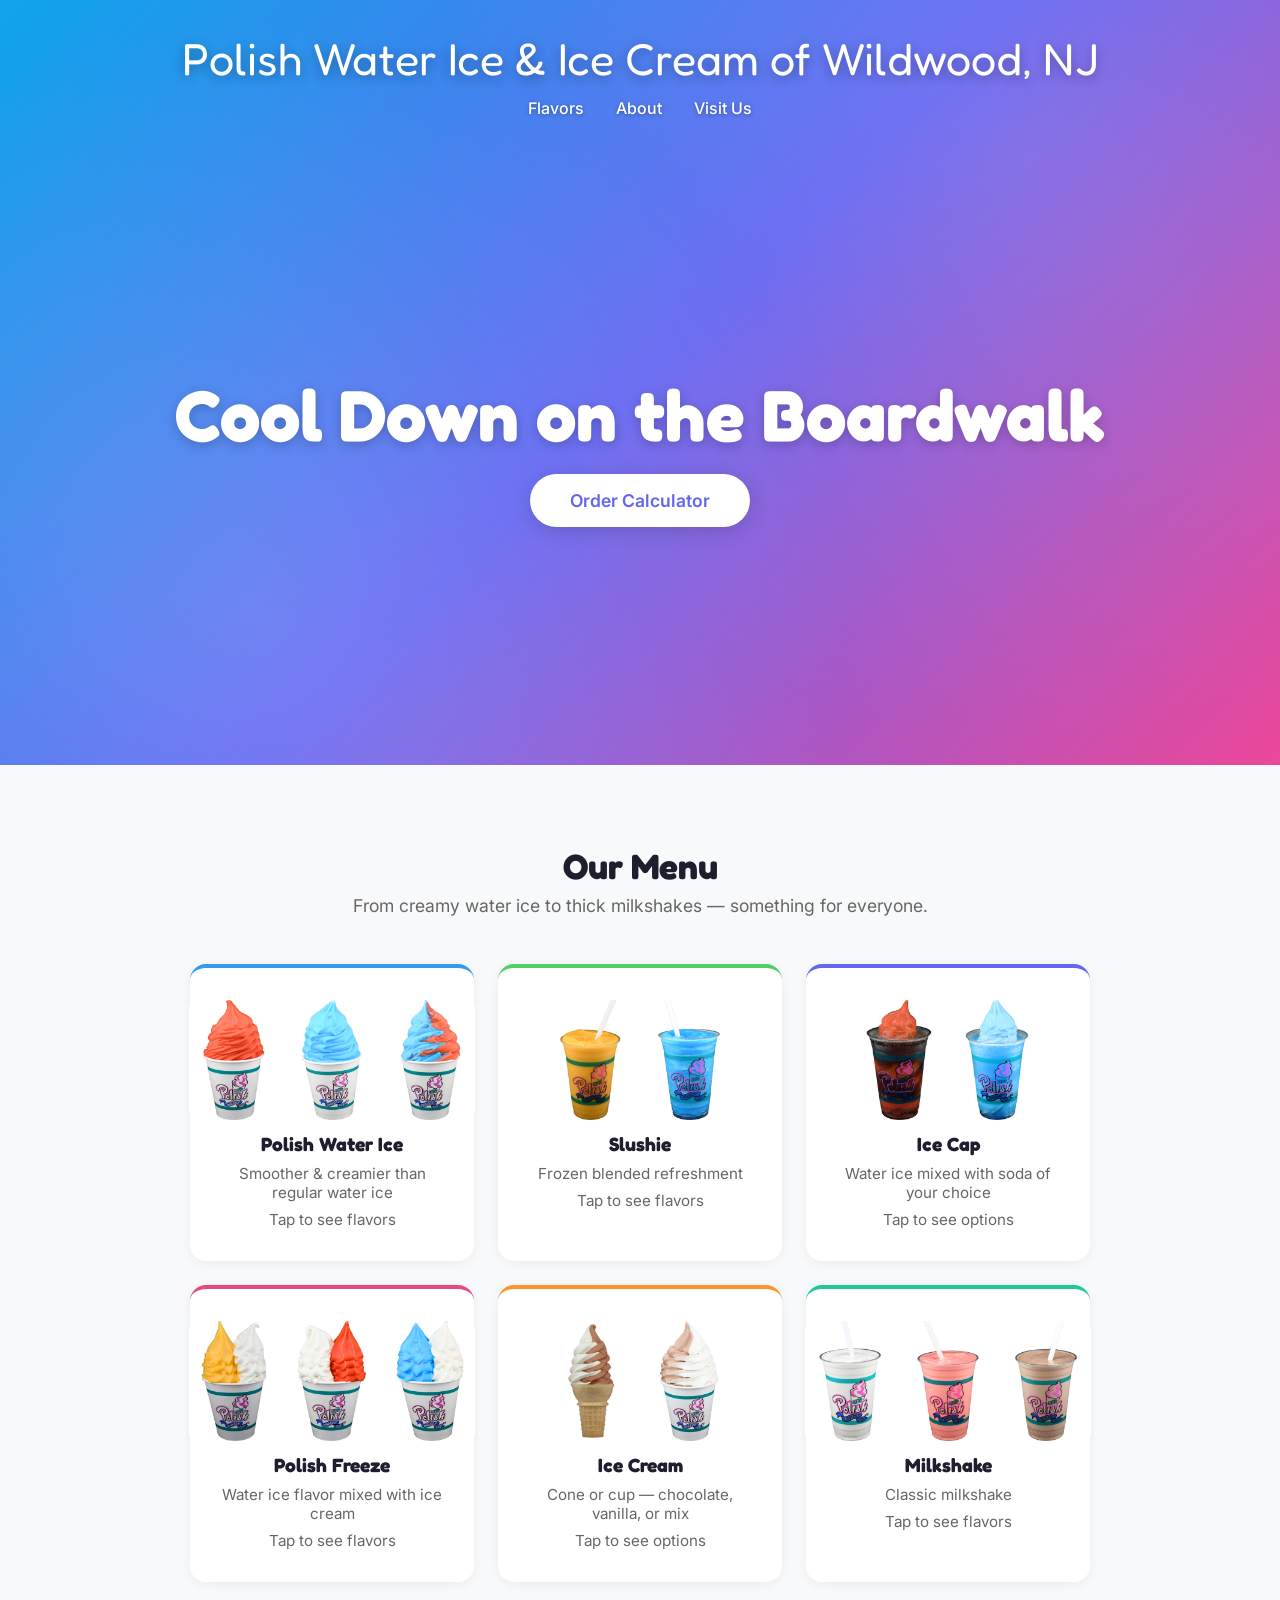
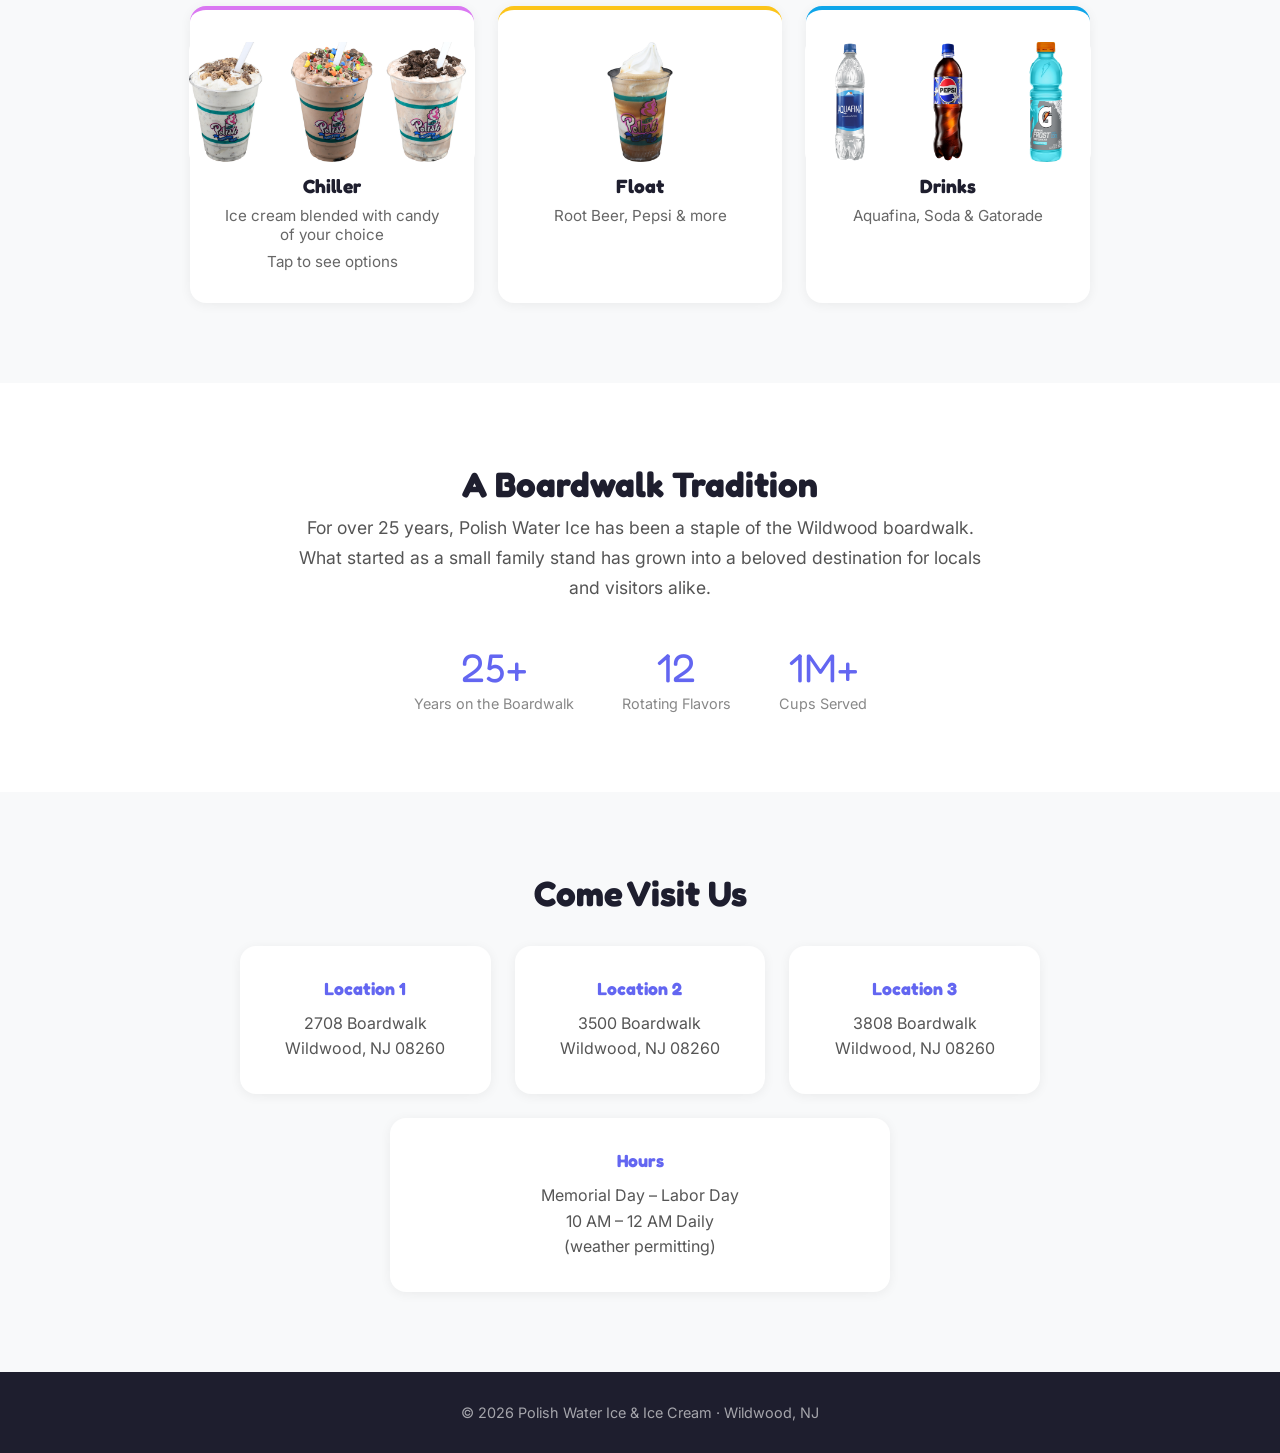
==== commit 09e6221e: "Remove See Our Flavors button from hero Co-Authored-By: Claude Opus 4.6 <noreply@anthropic.com>" ====
--- a/index.html
+++ b/index.html
@@ -23,8 +23,7 @@
 
     <div class="hero-content">
       <h1>Cool Down on the Boardwalk</h1>
-      <a href="#flavors" class="btn">See Our Flavors</a>
-      <a href="order.html" class="btn btn-secondary">Order Calculator</a>
+      <a href="order.html" class="btn">Order Calculator</a>
     </div>
   </header>
 
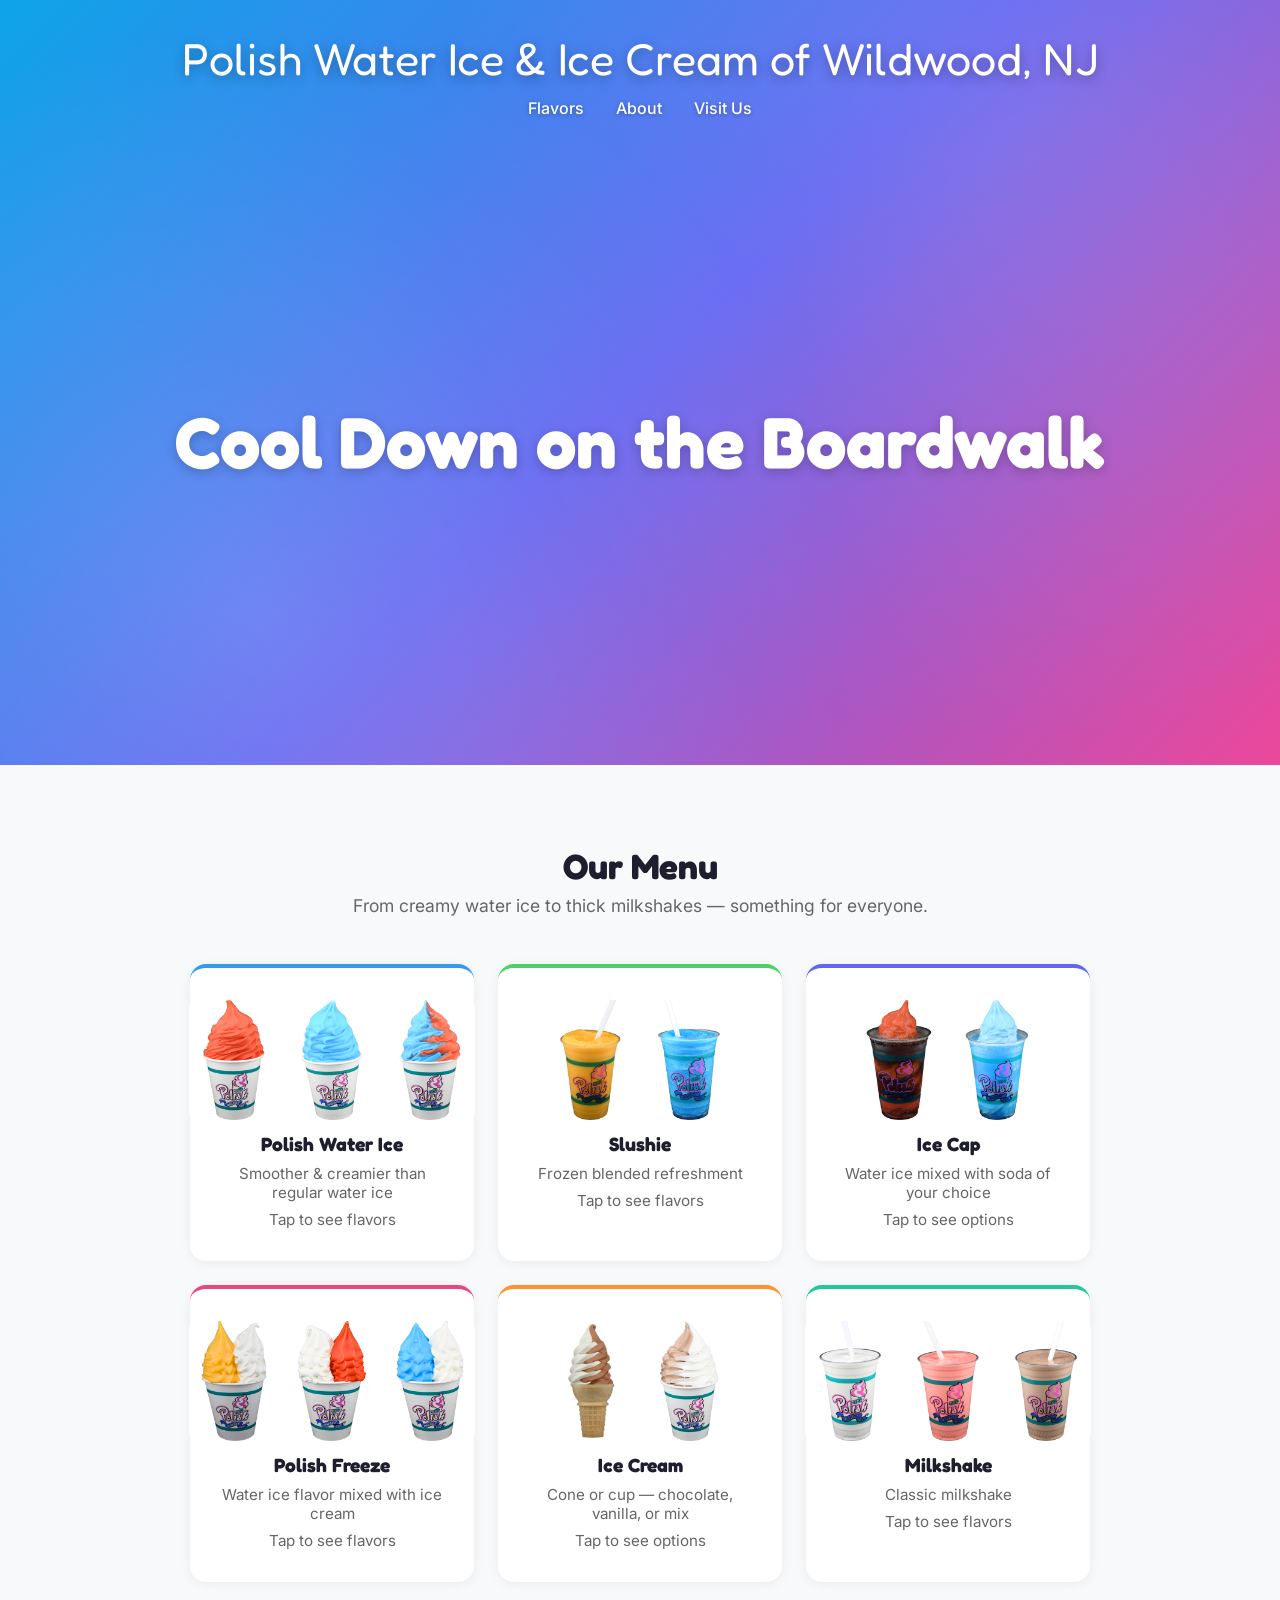
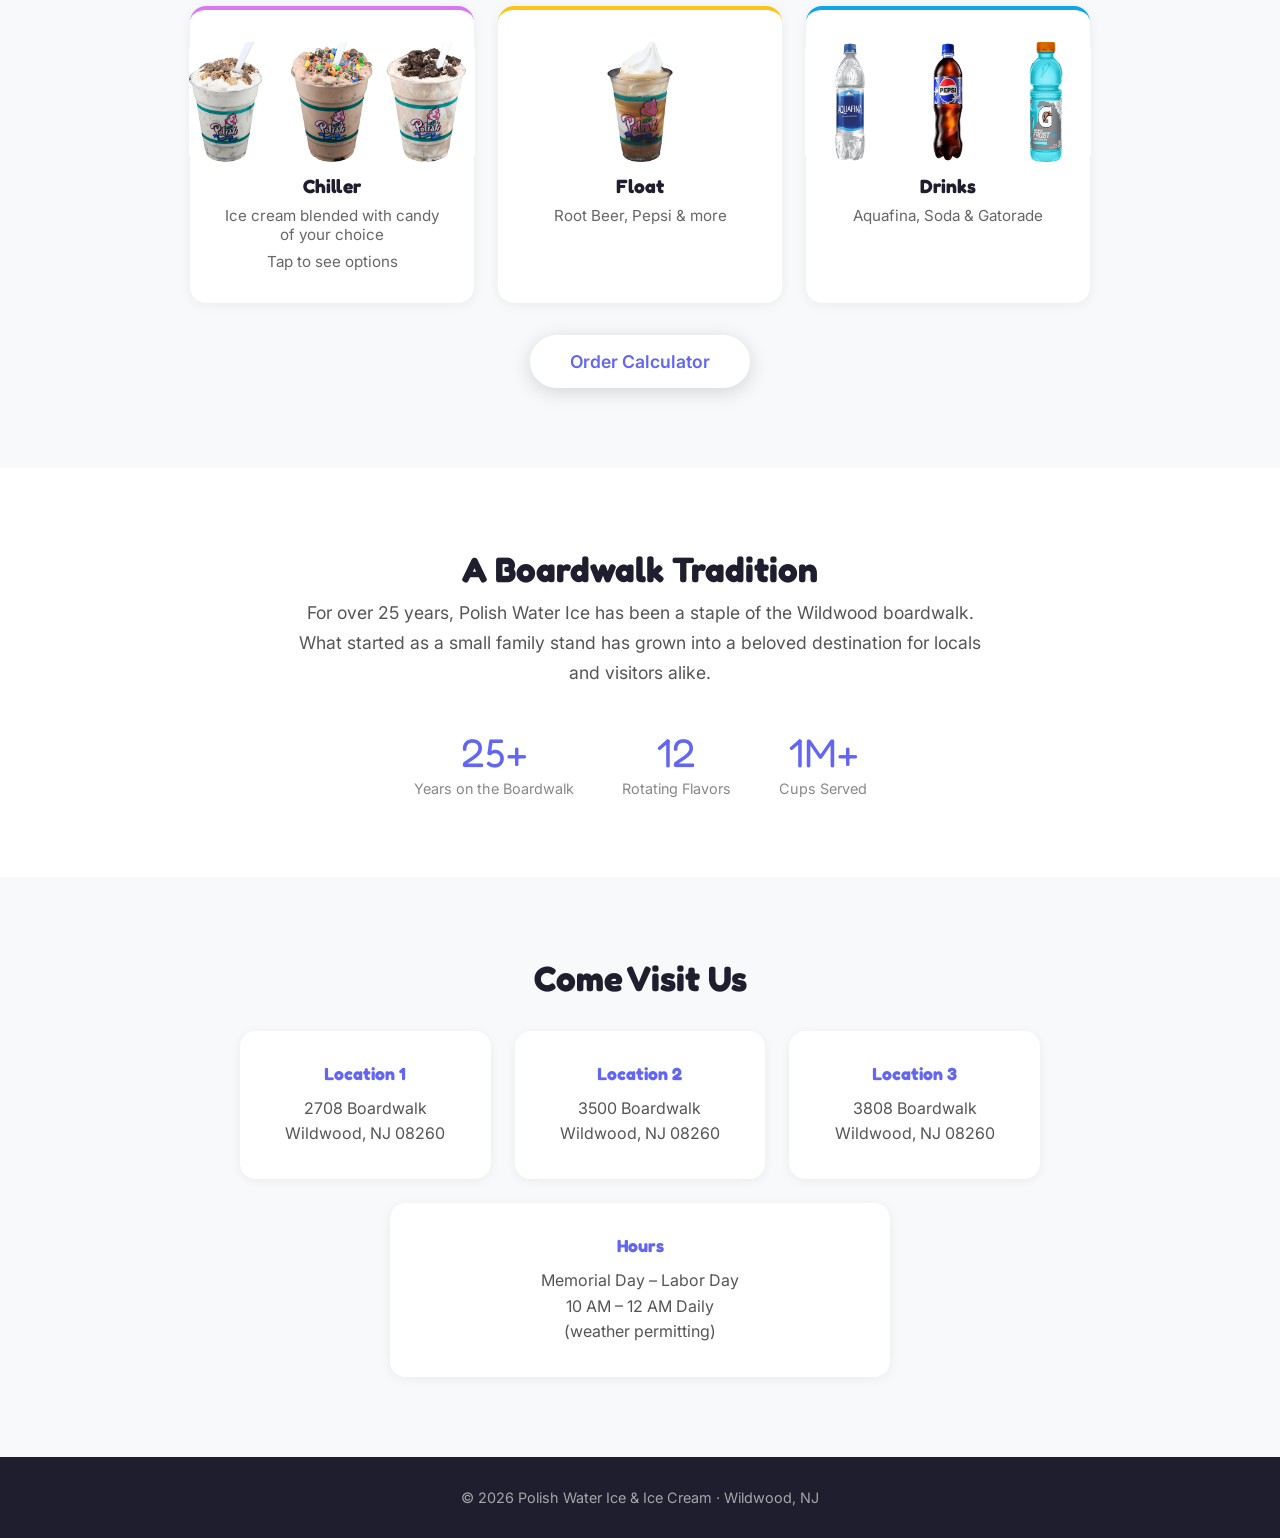
==== commit f56c386d: "Move Order Calculator button to after the menu section Co-Authored-By: Claude Opus 4.6 <noreply@anth" ====
--- a/index.html
+++ b/index.html
@@ -23,7 +23,6 @@
 
     <div class="hero-content">
       <h1>Cool Down on the Boardwalk</h1>
-      <a href="order.html" class="btn">Order Calculator</a>
     </div>
   </header>
 
@@ -199,6 +198,9 @@
         <p>Aquafina, Soda &amp; Gatorade</p>
       </div>
     </div>
+    <div style="text-align: center; margin-top: 2rem;">
+      <a href="order.html" class="btn">Order Calculator</a>
+    </div>
   </section>
 
   <section id="about" class="about">
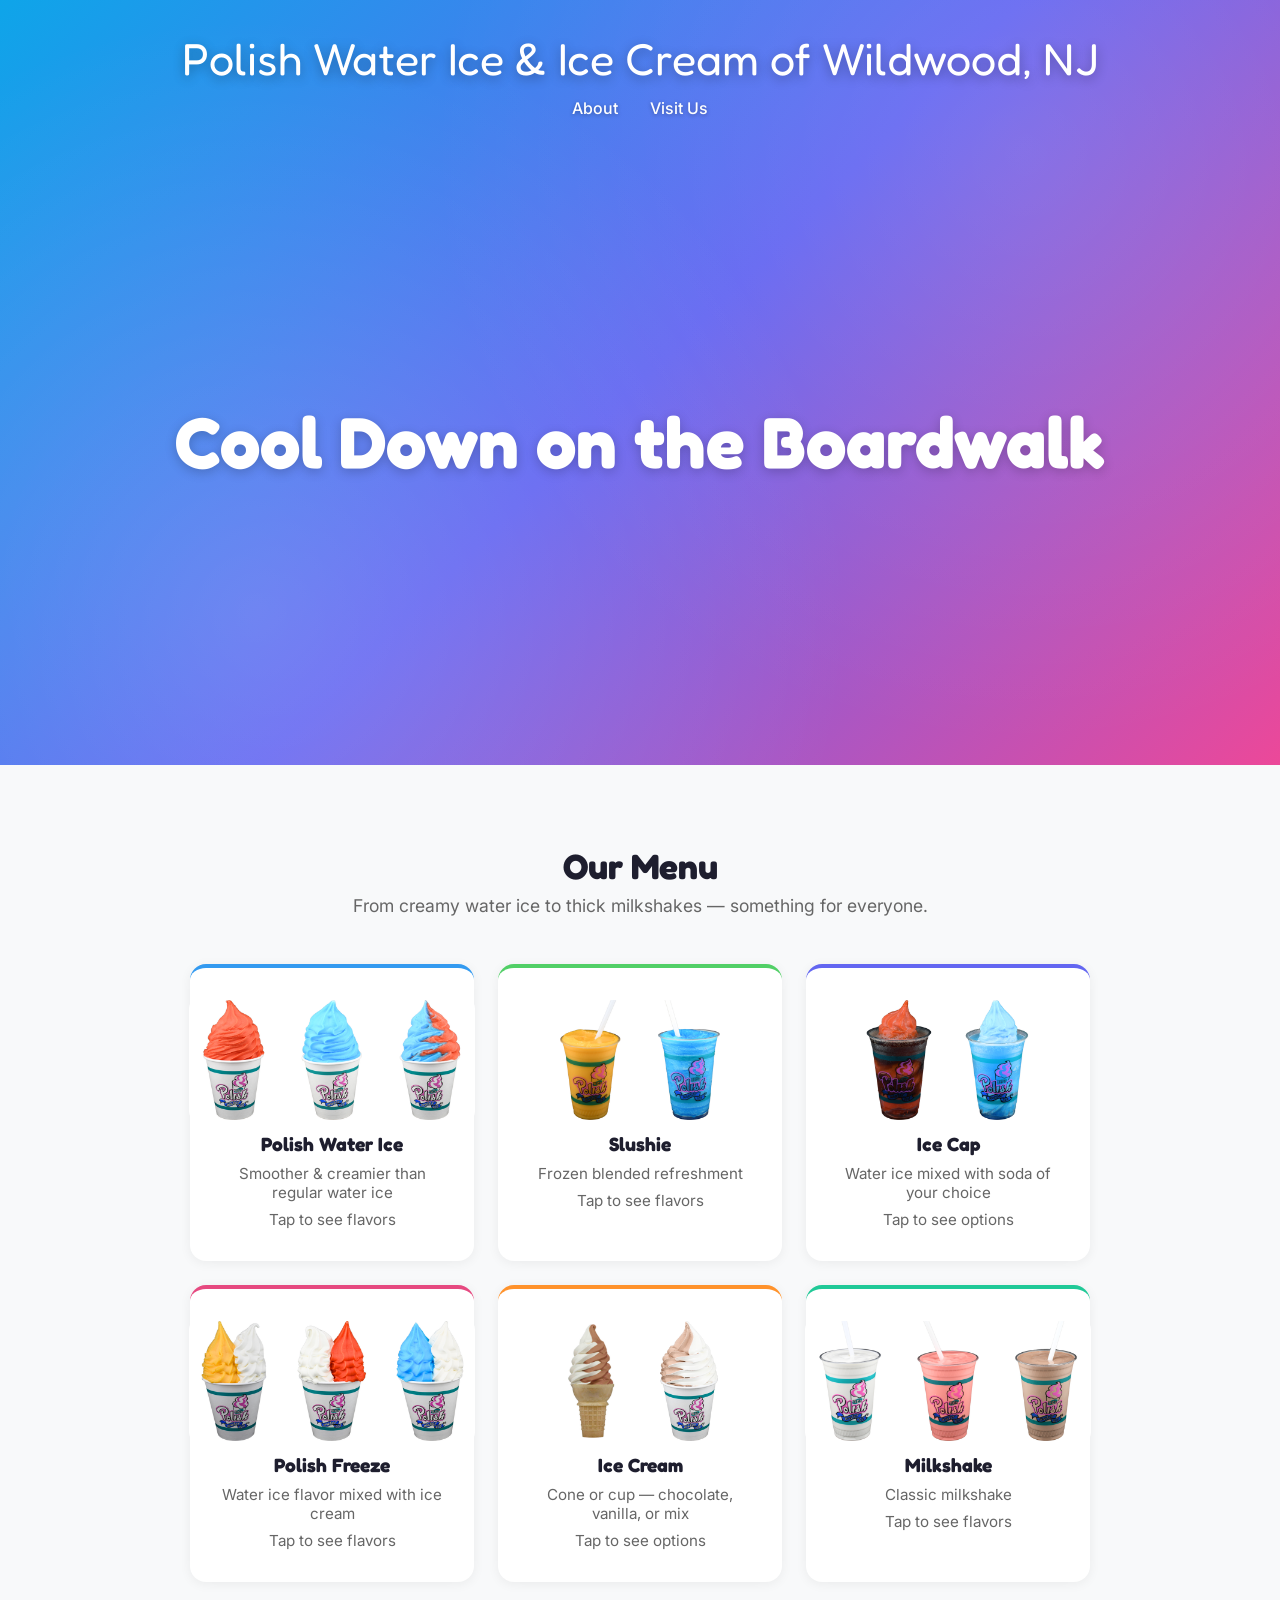
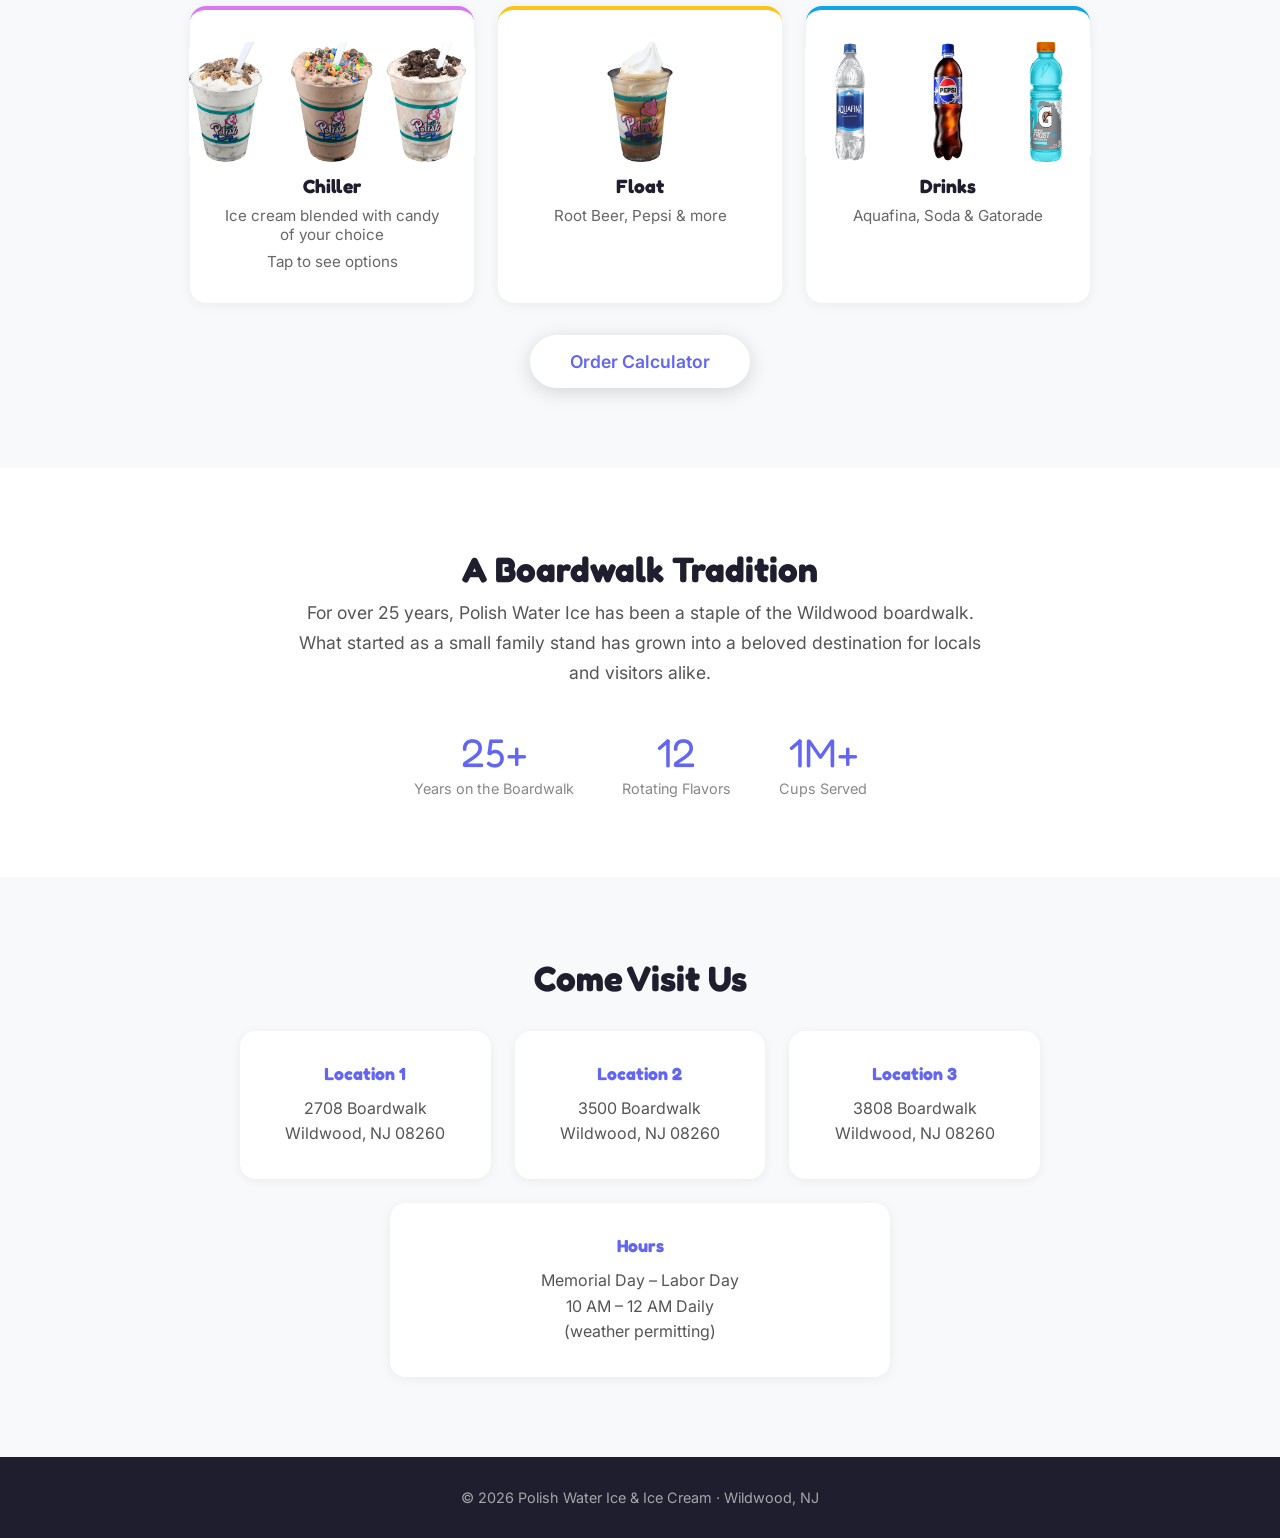
==== commit 3db8e227: "Remove Flavors link from nav Co-Authored-By: Claude Opus 4.6 <noreply@anthropic.com>" ====
--- a/index.html
+++ b/index.html
@@ -15,7 +15,6 @@
     <nav>
       <div class="logo">Polish Water Ice &amp; Ice Cream of Wildwood, NJ</div>
       <ul>
-        <li><a href="#flavors">Flavors</a></li>
         <li><a href="#about">About</a></li>
         <li><a href="#visit">Visit Us</a></li>
       </ul>
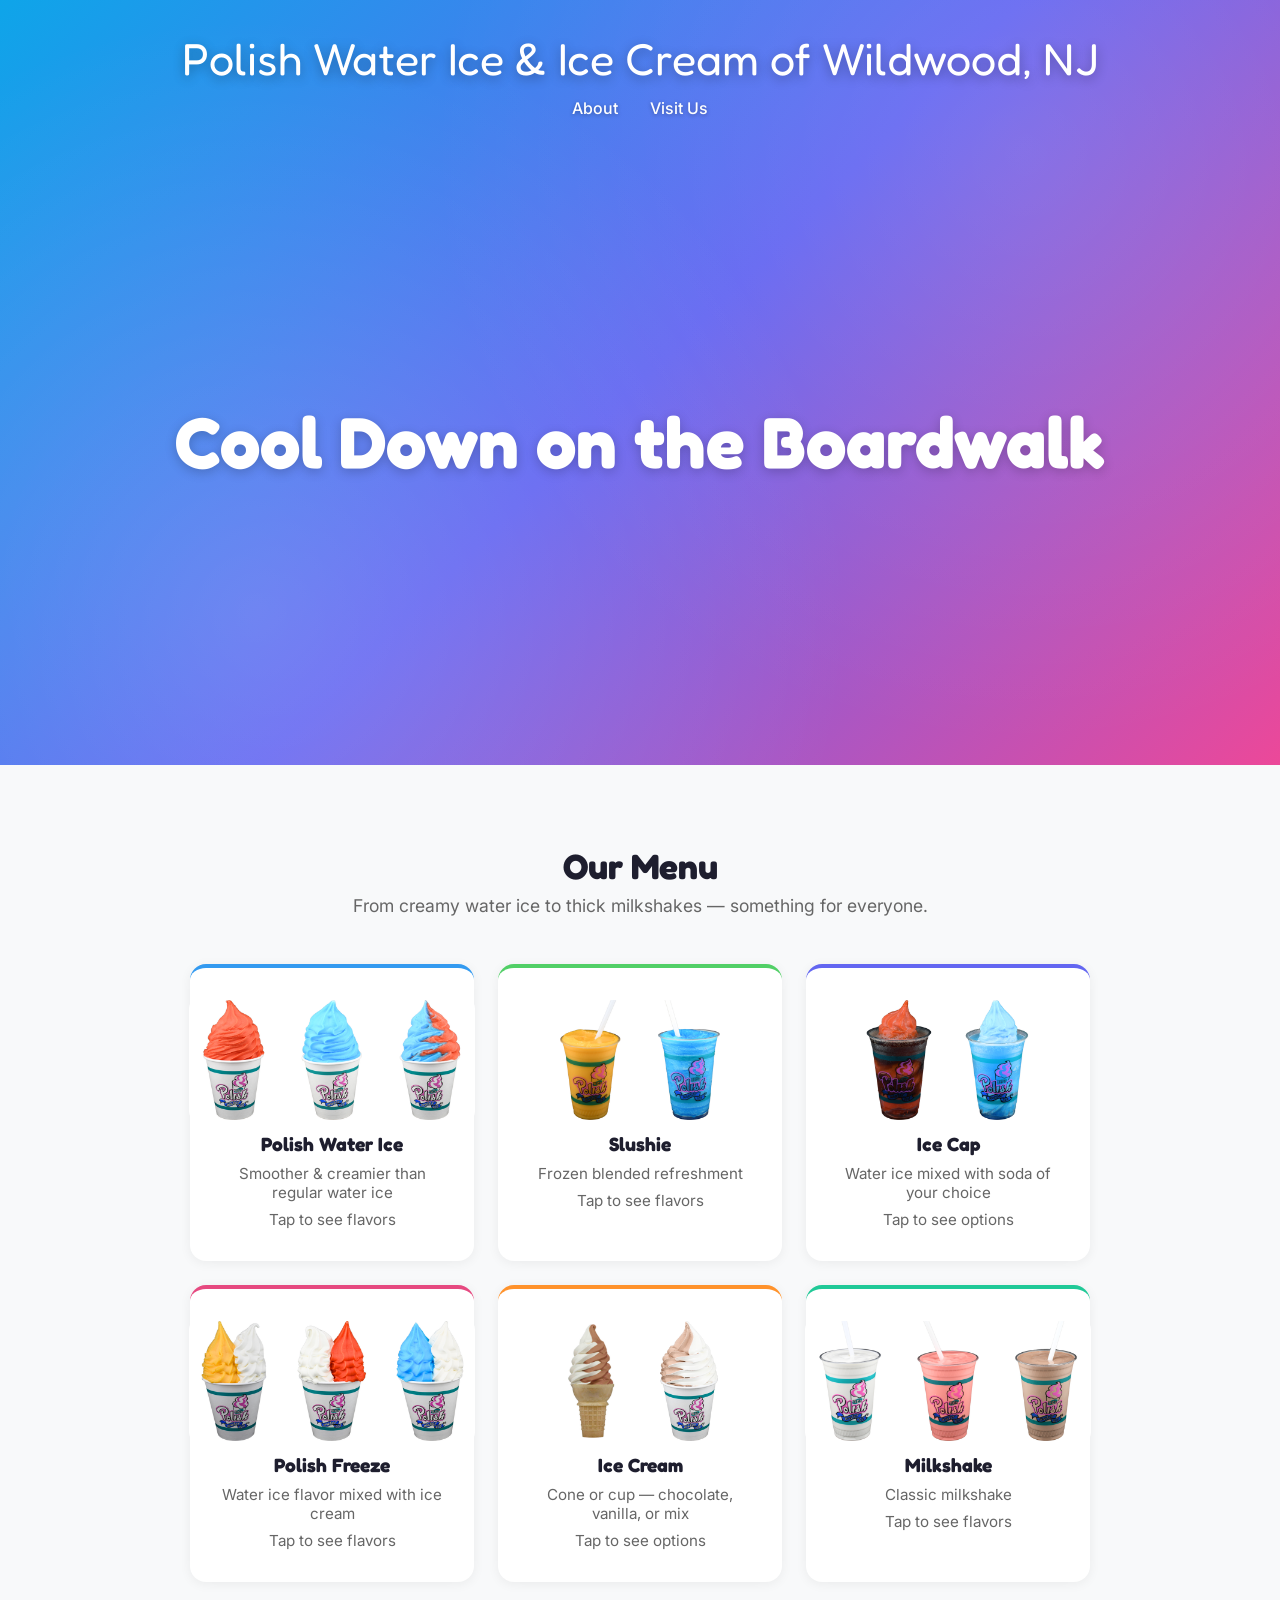
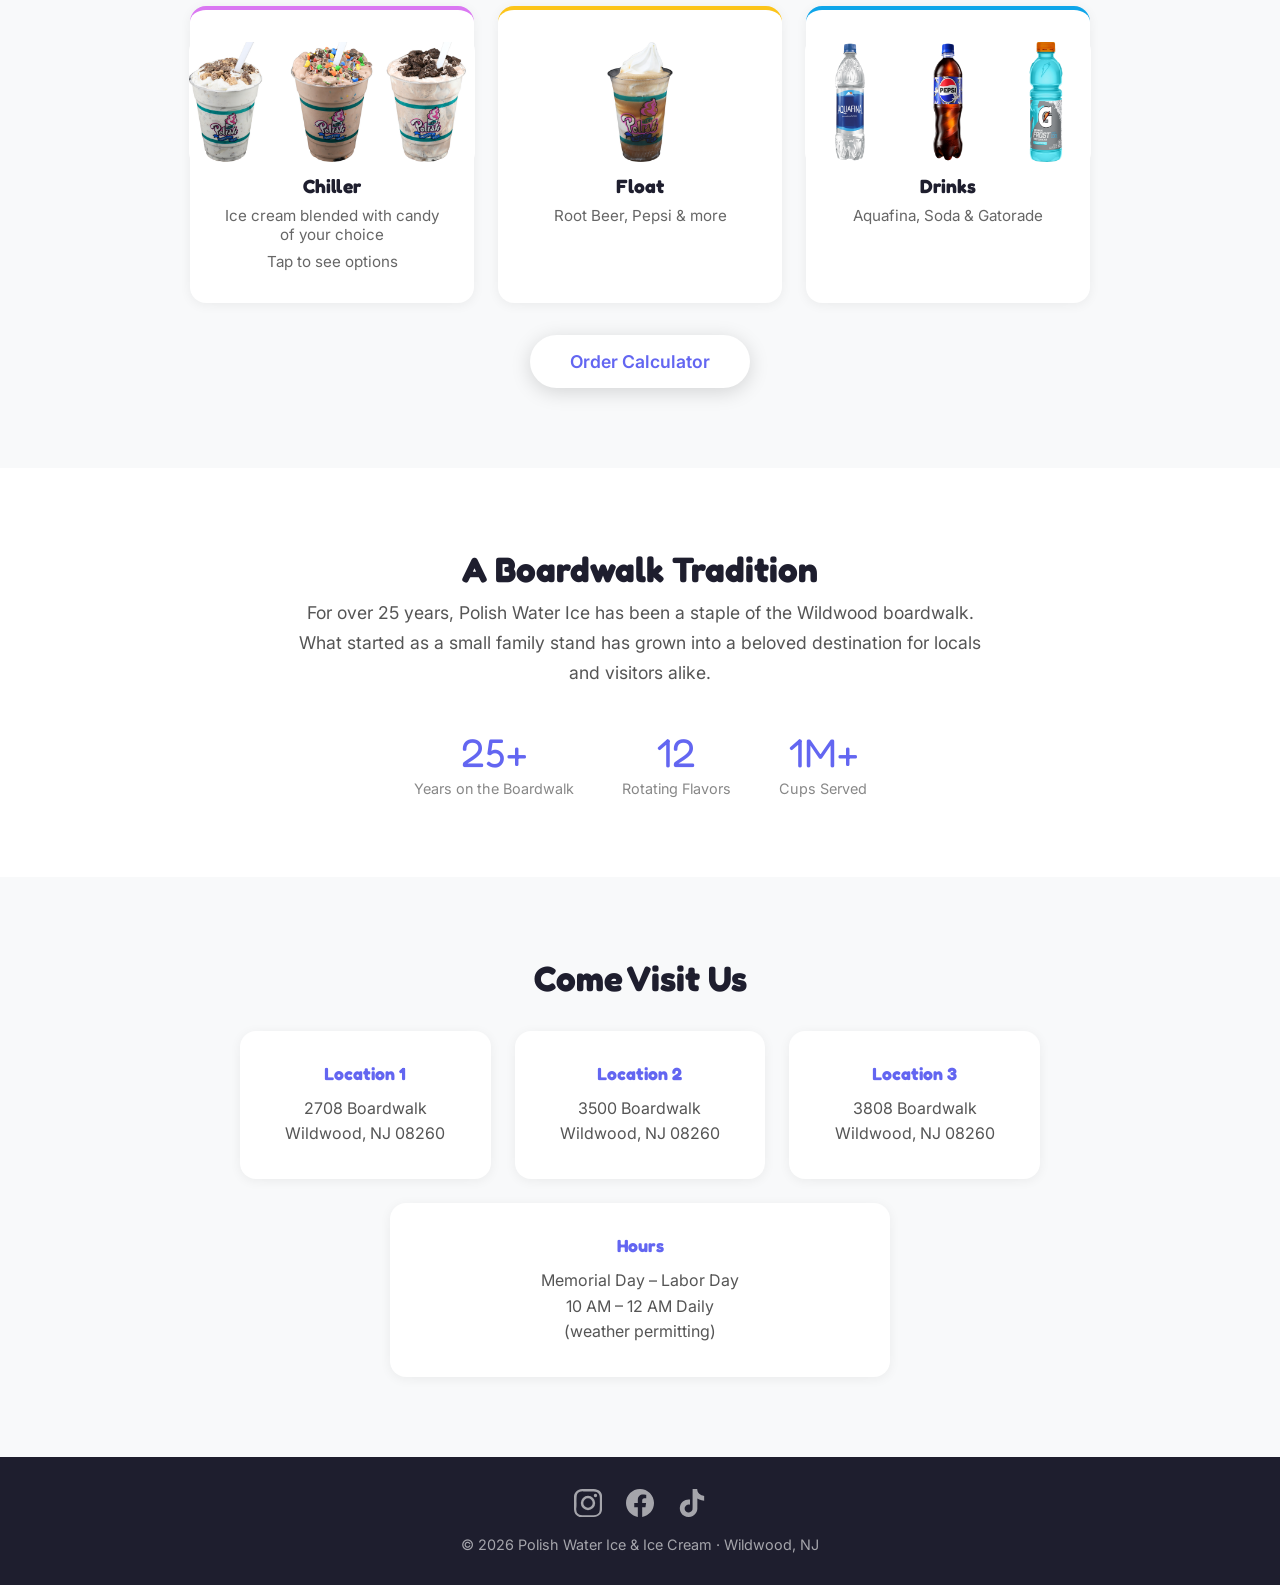
==== commit e4338083: "Add Instagram, Facebook, and TikTok social links to footer Co-Authored-By: Claude Opus 4.6 <noreply@" ====
--- a/index.html
+++ b/index.html
@@ -248,6 +248,17 @@
   </section>
 
   <footer>
+    <div class="social-links">
+      <a href="https://www.instagram.com/polishwatericeww/" target="_blank" rel="noopener" aria-label="Instagram">
+        <svg viewBox="0 0 24 24" width="28" height="28" fill="currentColor"><path d="M12 2.163c3.204 0 3.584.012 4.85.07 1.17.054 1.97.24 2.43.403a4.088 4.088 0 011.47.958c.453.453.78.898.958 1.47.163.46.349 1.26.404 2.43.058 1.266.07 1.646.07 4.85s-.012 3.584-.07 4.85c-.055 1.17-.241 1.97-.404 2.43a4.088 4.088 0 01-.958 1.47 4.088 4.088 0 01-1.47.958c-.46.163-1.26.349-2.43.404-1.266.058-1.646.07-4.85.07s-3.584-.012-4.85-.07c-1.17-.055-1.97-.241-2.43-.404a4.088 4.088 0 01-1.47-.958 4.088 4.088 0 01-.958-1.47c-.163-.46-.349-1.26-.404-2.43C2.175 15.584 2.163 15.204 2.163 12s.012-3.584.07-4.85c.055-1.17.241-1.97.404-2.43a4.088 4.088 0 01.958-1.47 4.088 4.088 0 011.47-.958c.46-.163 1.26-.349 2.43-.404C8.416 2.175 8.796 2.163 12 2.163M12 0C8.741 0 8.333.014 7.053.072 5.775.131 4.902.333 4.14.63a6.21 6.21 0 00-2.245 1.462A6.21 6.21 0 00.433 4.337C.136 5.1-.066 5.973-.007 7.251-.069 8.53-.081 8.938-.081 12.197s.014 3.668.072 4.948c.059 1.277.261 2.15.558 2.913a6.21 6.21 0 001.462 2.245 6.21 6.21 0 002.245 1.462c.762.297 1.636.499 2.913.558C8.333 23.986 8.741 24 12 24s3.668-.014 4.948-.072c1.277-.059 2.15-.261 2.913-.558a6.21 6.21 0 002.245-1.462 6.21 6.21 0 001.462-2.245c.297-.762.499-1.636.558-2.913.058-1.28.072-1.688.072-4.948s-.014-3.668-.072-4.948c-.059-1.277-.261-2.15-.558-2.913a6.21 6.21 0 00-1.462-2.245A6.21 6.21 0 0019.86.63C19.1.333 18.226.131 16.948.072 15.668.014 15.259 0 12 0zm0 5.838a6.162 6.162 0 100 12.324 6.162 6.162 0 000-12.324zM12 16a4 4 0 110-8 4 4 0 010 8zm6.406-11.845a1.44 1.44 0 100 2.881 1.44 1.44 0 000-2.881z"/></svg>
+      </a>
+      <a href="https://www.facebook.com/polishwatericeww/" target="_blank" rel="noopener" aria-label="Facebook">
+        <svg viewBox="0 0 24 24" width="28" height="28" fill="currentColor"><path d="M24 12.073c0-6.627-5.373-12-12-12s-12 5.373-12 12c0 5.99 4.388 10.954 10.125 11.854v-8.385H7.078v-3.47h3.047V9.43c0-3.007 1.792-4.669 4.533-4.669 1.312 0 2.686.235 2.686.235v2.953H15.83c-1.491 0-1.956.925-1.956 1.874v2.25h3.328l-.532 3.47h-2.796v8.385C19.612 23.027 24 18.062 24 12.073z"/></svg>
+      </a>
+      <a href="https://www.tiktok.com/@polishwatericeww" target="_blank" rel="noopener" aria-label="TikTok">
+        <svg viewBox="0 0 24 24" width="28" height="28" fill="currentColor"><path d="M12.525.02c1.31-.02 2.61-.01 3.91-.02.08 1.53.63 3.09 1.75 4.17 1.12 1.11 2.7 1.62 4.24 1.79v4.03c-1.44-.05-2.89-.35-4.2-.97-.57-.26-1.1-.59-1.62-.93-.01 2.92.01 5.84-.02 8.75-.08 1.4-.54 2.79-1.35 3.94-1.31 1.92-3.58 3.17-5.91 3.21-1.43.08-2.86-.31-4.08-1.03-2.02-1.19-3.44-3.37-3.65-5.71-.02-.5-.03-1-.01-1.49.18-1.9 1.12-3.72 2.58-4.96 1.66-1.44 3.98-2.13 6.15-1.72.02 1.48-.04 2.96-.04 4.44-.99-.32-2.15-.23-3.02.37-.63.41-1.11 1.04-1.36 1.75-.21.51-.15 1.07-.14 1.61.24 1.64 1.82 3.02 3.5 2.87 1.12-.01 2.19-.66 2.77-1.61.19-.33.4-.67.41-1.06.1-1.79.06-3.57.07-5.36.01-4.03-.01-8.05.02-12.07z"/></svg>
+      </a>
+    </div>
     <p>&copy; 2026 Polish Water Ice &amp; Ice Cream &middot; Wildwood, NJ</p>
   </footer>
 
--- a/style.css
+++ b/style.css
@@ -374,6 +374,23 @@
   font-size: 0.9rem;
 }
 
+.social-links {
+  display: flex;
+  justify-content: center;
+  gap: 1.5rem;
+  margin-bottom: 1rem;
+}
+
+.social-links a {
+  color: rgba(255,255,255,0.6);
+  transition: color 0.2s, transform 0.2s;
+}
+
+.social-links a:hover {
+  color: #fff;
+  transform: scale(1.15);
+}
+
 /* Mobile */
 @media (max-width: 600px) {
   nav {
